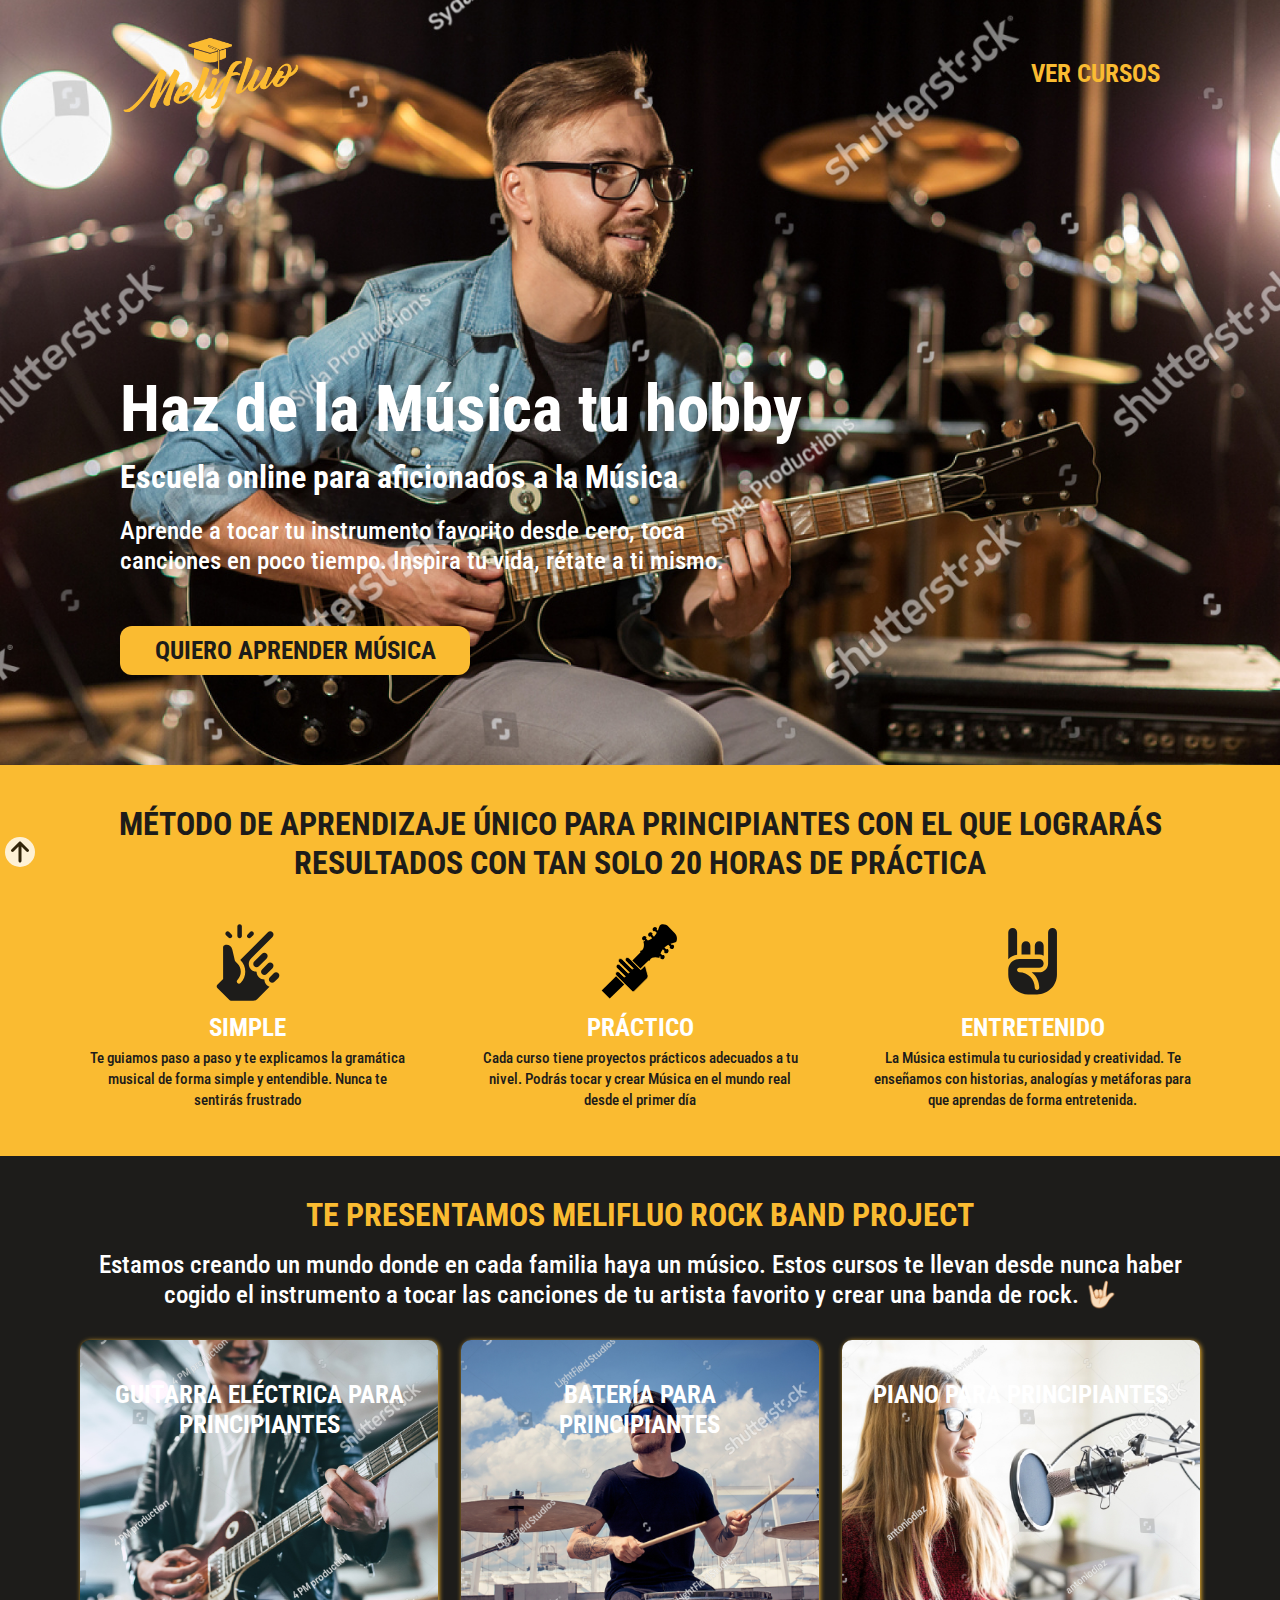
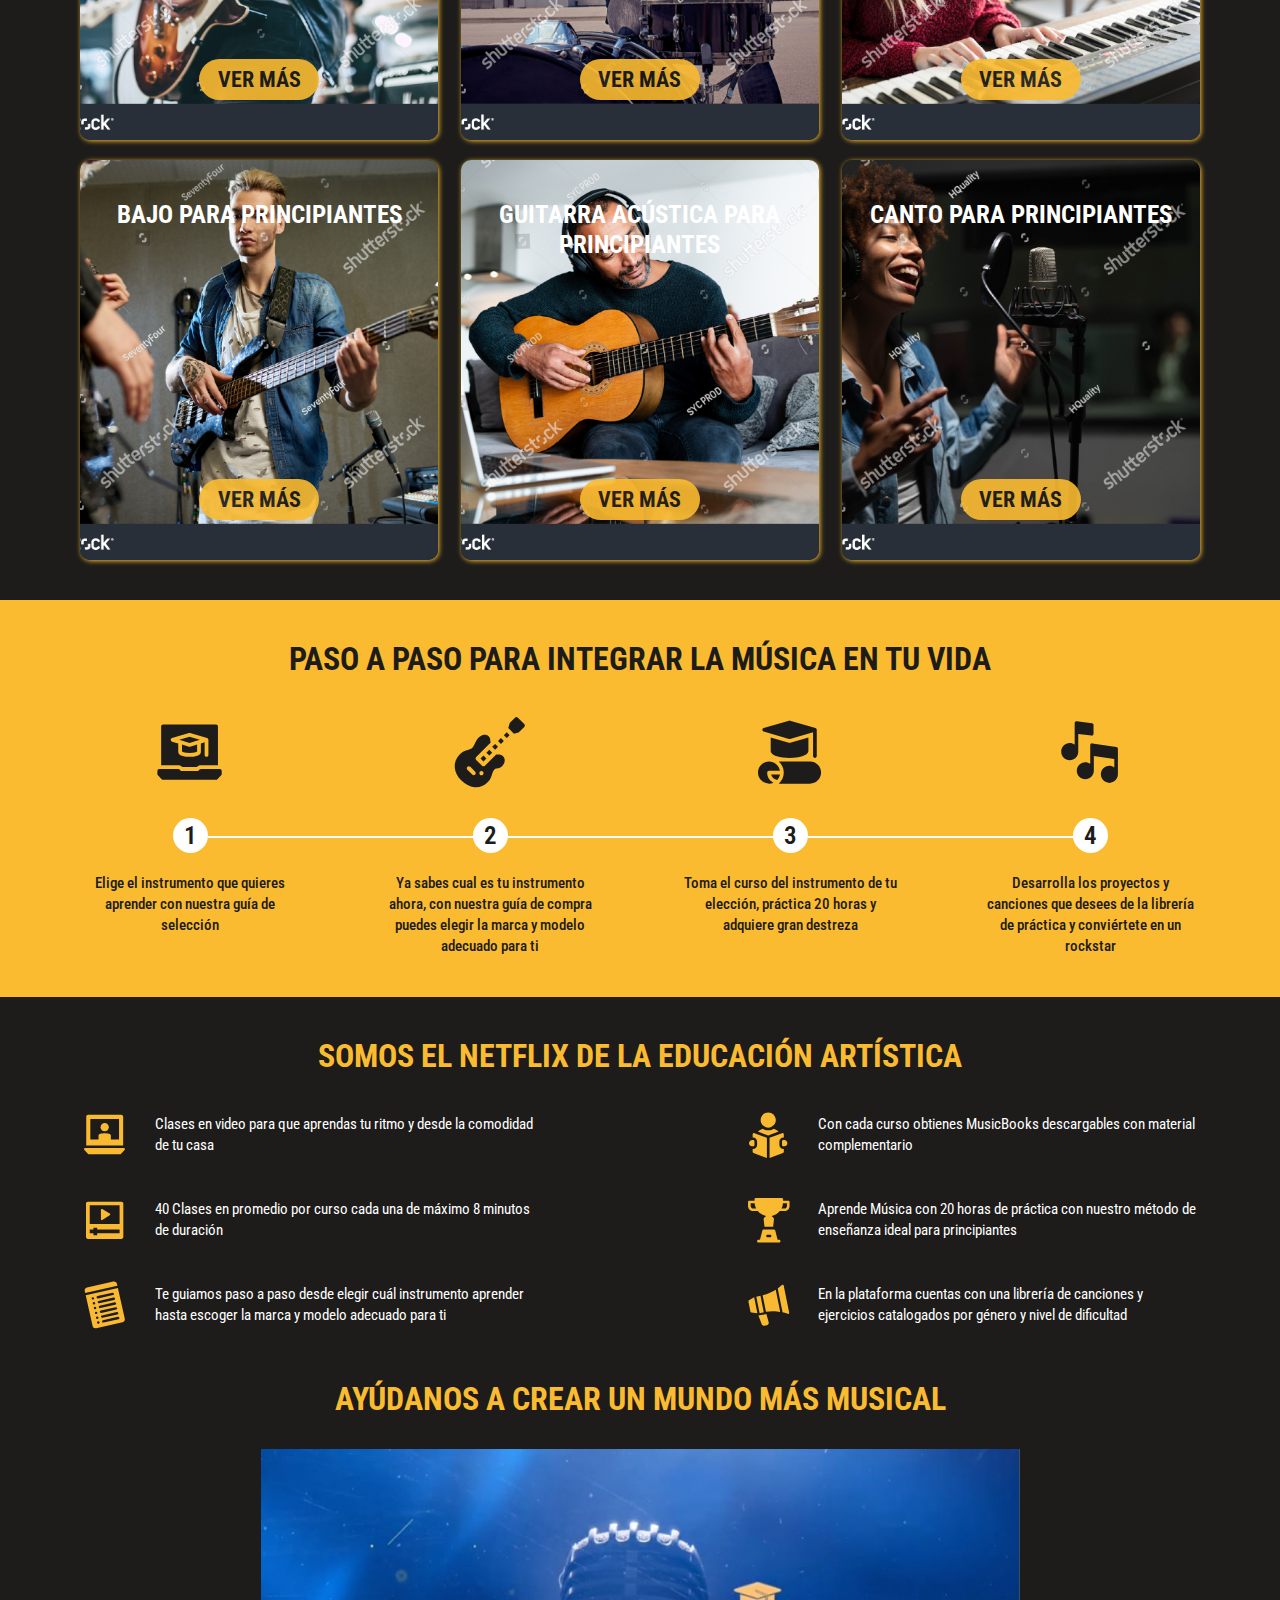
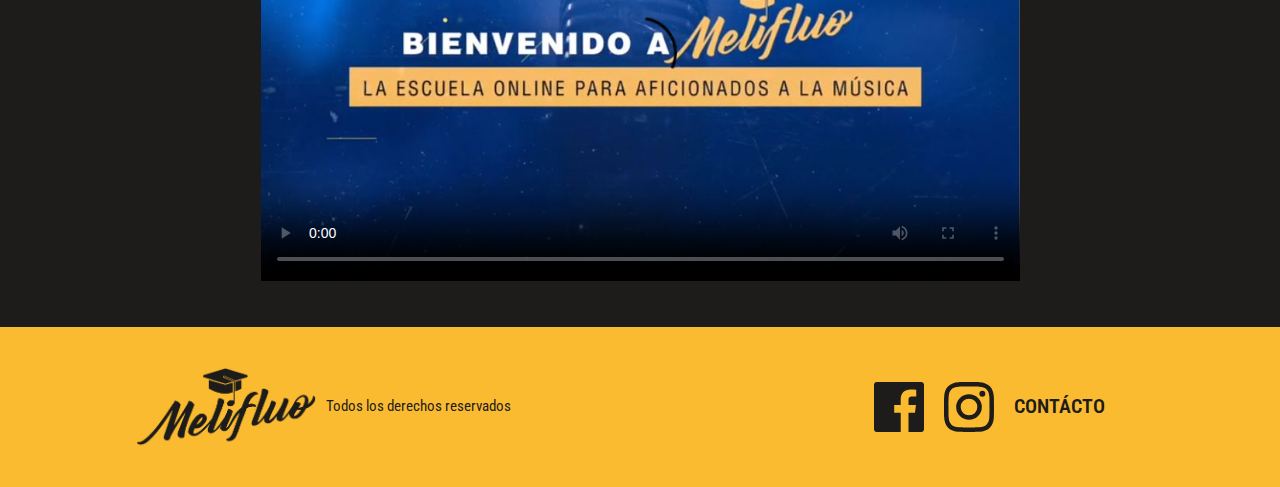
==== index.html @ d867c34a "Se agregan imagenes de prueba a la carpeta de assets, se hacen prueban con diferentes imagenes en el" ====
<!DOCTYPE html>
<html lang="en">
<head>
  <meta charset="UTF-8">
  <meta http-equiv="X-UA-Compatible" content="IE=edge">
  <meta name="viewport" content="width=device-width, initial-scale=1.0">
  <title>Melifluo / Home</title>
  <link rel="icon" type="image/svg" href="assets/icon/ICONO MELIFLUO CLASES.svg">
  <link rel="preconnect" href="https://fonts.gstatic.com">
  <link rel="preconnect" href="https://fonts.gstatic.com">
  <link rel="preconnect" href="https://fonts.gstatic.com">
  <link
    href="https://fonts.googleapis.com/css2?family=Roboto+Condensed:ital,wght@0,300;0,400;0,700;1,300;1,400;1,700&display=swap"
    rel="stylesheet">
  <link rel="stylesheet" href="css/index.css">
  <link rel="stylesheet" href="css/425px.css" media="screen and (min-width: 425px)">
  <link rel="stylesheet" href="css/600px.css" media="screen and (min-width: 600px)">
  <link rel="stylesheet" href="css/767px.css" media="screen and (min-width: 767px)">
  <link rel="stylesheet" href="css/900px.css" media="screen and (min-width: 900px)">
  <link rel="stylesheet" href="css/1024px.css" media="screen and (min-width: 1024px)">
  <link rel="stylesheet" href="css/1120px.css" media="screen and (min-width: 1120px)">
  <link rel="stylesheet" href="css/1280px.css" media="screen and (min-width: 1280px)">
  <link rel="stylesheet" href="css/1440px.css" media="screen and (min-width: 1440px)">
</head>
<body>
  <header id="header">
    <section class="header__head">
      <div class="head__logo">
        <a href="">
          <img src="assets/icon/melifluo-amarillo.png" alt="Logo Melifluo">
        </a>
      </div>
      <div class="head__link-courses">
        <a href="#courses">VER CURSOS</a>
      </div>
    </section>
    <section class="header__presentation">
      <div class="presentation__titles">
        <h1>Haz de la Música tu hobby</h1>
        <h2>Escuela online para aficionados a la Música</h2>
      </div>
      <div class="presentation__text">
        <h3>Aprende a tocar tu instrumento favorito desde cero, toca canciones en poco tiempo. Inspira tu vida, rétate a ti mismo.</h3>
      </div>
      <div class="presentation__button-container">
        <a href="#courses" class="presentation__button button">QUIERO APRENDER MÚSICA</a>
      </div>
    </section>
  </header>
  <main>
    <section class="main__ourmethod">
      <div class="ourmethod__title">
        <h2>MÉTODO DE APRENDIZAJE ÚNICO PARA PRINCIPIANTES CON EL QUE LOGRARÁS RESULTADOS CON TAN SOLO 20 HORAS DE PRÁCTICA</h2>
      </div>
      <div class="ourmethod__descriptions">
        <article class="description__cards">
          <div class="cards__img">
            <img src="assets/icon/ICONO-SIMPLE.svg" alt="icono de simple">
          </div>
          <div class="cards__texts">
            <h3>SIMPLE</h3>
            <p>Te guiamos paso a paso y te explicamos la gramática musical de forma simple y entendible. Nunca te sentirás frustrado</p>
          </div>
        </article>
        <article class="description__cards">
          <div class="cards__img">
            <img src="assets/icon/ICONO-PRACTICO.svg" alt="mano tocando gritarra">
          </div>
          <div class="cards__texts">
            <h3>PRÁCTICO</h3>
            <p>Cada curso tiene proyectos prácticos adecuados a tu nivel. Podrás tocar y crear Música en el mundo real desde el primer
            día</p>
          </div>
        </article>
        <article class="description__cards">
          <div class="cards__img">
            <img src="assets/icon/ICONO-ENTRETENIDO.svg" alt="mano rock and roll">
          </div>
          <div class="cards__texts">
            <h3>ENTRETENIDO</h3>
            <p>La Música estimula tu curiosidad y creatividad. Te enseñamos con historias, analogías y metáforas para que aprendas de
            forma entretenida.</p>
          </div>
        </article>
      </div>
    </section>
    <section id="courses" class="main__courses">
      <div class="courses__presentation">
        <h2>TE PRESENTAMOS MELIFLUO ROCK BAND PROJECT</h2>
        <h3>
          Estamos creando un mundo donde en cada familia haya un músico. Estos cursos te llevan desde nunca haber cogido el instrumento a tocar las canciones de tu artista favorito y crear una banda de rock. 🤟🏻
        </h3>
      </div>
      <div class="courses__container">
        <article class="course__article">
          <div class="article__img">
            <img src="assets/images/Guitarra_Elec/GE1.jpg" alt="Hombre tocando Guitarra_Elec">
          </div>
          <div class="article__title">
            <h3>GUITARRA ELÉCTRICA PARA PRINCIPIANTES</h3>
          </div>
          <div class="article__description">
            <p>Aumenta la distorsión de tu amplificador. Aprende a tocar Riffs y solos de tus guitarristas favoritos. Aprenderás
            técnicas y efectos que te llevarán a crear tus propios sonidos</p>
            <div class="article__button">
              <a href="guitarElec-course.html" class="button" target="_blank">VER MÁS</a>
            </div>
          </div>
        </article>
        <article class="course__article">
          <div class="article__img">
            <img src="assets/images/Bateria/BD11.jpg" alt="Hombre tocando Guitarra_Elec">
          </div>
          <div class="article__title">
            <h3>BATERÍA PARA PRINCIPIANTES</h3>
          </div>
          <div class="article__description">
            <p>Que escuchen fuerte el sonido de tus vaquetas. Aprende a tocar patrones de Rock y Pop, combinaciones y fills en
              diferentes tiempos, usando el redo, bombo y diferentes platillos</p>
            <div class="article__button">
              <a href="batery-course.html" class="button" target="_blank">VER MÁS</a>
            </div>
          </div>
        </article>
        <article class="course__article">
          <div class="article__img">
            <img src="assets/images/Piano/PD1.jpg" alt="Hombre tocando Guitarra_Elec">
          </div>
          <div class="article__title">
            <h3>PIANO PARA PRINCIPIANTES</h3>
          </div>
          <div class="article__description">
            <p>En el piano están contenidos los sonidos de todos los instrumentos. Aprende paso a paso a tocar hermosas melodías
              a dos
              manos</p>
            <div class="article__button">
              <a href="piano-course.html" class="button" target="_blank">VER MÁS</a>
            </div>
          </div>
        </article>
        <article class="course__article">
          <div class="article__img">
            <img src="assets/images/Bajo/BD2.jpg" alt="Hombre tocando Guitarra_Elec">
          </div>
          <div class="article__title">
            <h3>BAJO PARA PRINCIPIANTES</h3>
          </div>
          <div class="article__description">
            <p>Tu sonido es el soporte de la Música. Aprende a tocar con los dedos y el pick, diferentes técnicas para que tus líneas
            de bajo logren un gran nivel</p>
            <div class="article__button">
              <a href="bajo-course.html" class="button" target="_blank">VER MÁS</a>
            </div>
          </div>
        </article>
        <article class="course__article">
          <div class="article__img">
            <img src="assets/images/Guitarra_Acu/GAD2.jpg" alt="Hombre tocando Guitarra_Elec">
          </div>
          <div class="article__title">
            <h3>GUITARRA ACÚSTICA PARA PRINCIPIANTES</h3>
          </div>
          <div class="article__description">
            <p>Toca arpegios, acordes y melodías en tu guitarra Acústica. Podrás aprender a tocar con fluidez, desde acordes de
              Oasis a
              ejercicios Leo Brouwer. Un universo de sonidos en tu mano</p>
            <div class="article__button">
              <a href="guitar-course.html" class="button" target="_blank">VER MÁS</a>
            </div>
          </div>
        </article>
        <article class="course__article">
          <div class="article__img">
            <img src="assets/images/Canto/VD7.jpg" alt="Hombre tocando Guitarra_Elec">
          </div>
          <div class="article__title">
            <h3>CANTO PARA PRINCIPIANTES</h3>
          </div>
          <div class="article__description">
            <p>Todos contamos con un instrumento musical, nuestra propia voz. Conoce la tuya, desarrolla tu sonido y estilo vocal
            único</p>
            <div class="article__button">
              <a href="sing-course.html" class="button" target="_blank">VER MÁS</a>
            </div>
          </div>
        </article>
      </div>
    </section>
    <section class="main__steps">
        <h2>
          PASO A PASO PARA INTEGRAR LA MÚSICA EN TU VIDA
        </h2>
      <div class="steps__container">
        <article class="steps__individual-step">
          <div class="step__img">
            <img src="assets/icon/ICONO-PASO1.svg" alt="pantalla con logo melifluo">
          </div>
          <div class="step__number">
            <h3>1</h3>
            <div class="steps__union"></div>
          </div>
          <p>
            Elige el instrumento que quieres aprender con nuestra guía de selección
          </p>
        </article>
        <article class="steps__individual-step">
          <div class="step__img">
            <img src="assets/icon/ICONO-PASO2.svg" alt="icono de guitarra">
          </div>
          <div class="step__number">
            <h3>2</h3>
            <div class="steps__union"></div>
          </div>
          <p>
            Ya sabes cual es tu instrumento ahora, con nuestra guía de compra puedes elegir la marca y modelo adecuado para ti
          </p>
        </article>
        <article class="steps__individual-step">
          <div class="step__img">
            <img src="assets/icon/ICONO-PASO3.svg" alt="icono de birrete y diploma">
          </div>
          <div class="step__number">
            <h3>3</h3>
            <div class="steps__union"></div>
          </div>
          <p>
            Toma el curso del instrumento de tu elección, práctica 20 horas y adquiere gran destreza
          </p>
        </article>
        <article class="steps__individual-step">
          <div class="step__img">
            <img src="assets/icon/ICONO-PASO4.svg" alt="icono de nota musical">
          </div>
          <div class="step__number">
            <h3>4</h3>
          </div>
          <p>
            Desarrolla los proyectos y canciones que desees de la librería de práctica y conviértete en un rockstar
          </p>
        </article>
      </div>
    </section>
    <section class="main__benefits">
      <h2>SOMOS EL NETFLIX DE LA EDUCACIÓN ARTÍSTICA</h2>
      <div class="benefits__container">
        <article class="individual__benefits">
          <div class="benefits__img">
            <img src="assets/icon/ICONO-NETFLIX1.svg" alt="icono de pantalla con una persona">
          </div>
          <p>Clases en video para que aprendas tu ritmo y desde la comodidad de tu casa</p>
        </article>
        <article class="individual__benefits">
          <div class="benefits__img">
            <img src="assets/icon/ICONO-NETFLIX4.svg" alt="Icono de pantalla con icono de play">
          </div>
          <p>Con cada curso obtienes MusicBooks descargables con material complementario</p>
        </article>
        <article class="individual__benefits">
          <div class="benefits__img">
            <img src="assets/icon/ICONO-NETFLIX2.svg" alt="Icono de una lista de checkeo">
          </div>
          <p>40 Clases en promedio por curso cada una de máximo 8 minutos de duración</p>
        </article>
        <article class="individual__benefits">
          <div class="benefits__img">
            <img src="assets/icon/ICONO-NETFLIX5.svg" alt="Icono de persona leyendo">
          </div>
          <p>Aprende Música con 20 horas de práctica con nuestro método de enseñanza ideal para principiantes</p>
        </article>
        <article class="individual__benefits">
          <div class="benefits__img">
            <img src="assets/icon/ICONO-NETFLIX3.svg" alt="Icono de trofeo">
          </div>
          <p>Te guiamos paso a paso desde elegir cuál instrumento aprender hasta escoger la marca y modelo adecuado para ti</p>
        </article>
        <article class="individual__benefits">
          <div class="benefits__img">
            <img src="assets/icon/ICONO-NETFLIX6.svg" alt="Icono de altavoz">
          </div>
          <p>En la plataforma cuentas con una librería de canciones y ejercicios catalogados por género y nivel de dificultad</p>
        </article>
      </div>
    </section>
    <section class="main__video">
      <h2>
        AYÚDANOS A CREAR UN MUNDO MÁS MUSICAL
      </h2>
      <video src="assets/video/Video_Melifluo.mp4" controls preload="auto" poster="assets/icon/imagenVideo.JPG"></video>
    </section>
  </main>
  <footer>
    <section class="footer__icon-rights">
      <div class="icon-rights__img">
        <img src="assets/icon/melifluo-05.png" alt="Logo Melifluo">
      </div>
      <p>Todos los derechos reservados</p>
    </section>
    <section class="footer__contact">
      <div class="contact__social">
        <div class="social__img">
          <a href="https://www.facebook.com/somosMelifluo">
            <img src="assets/icon/icon-facebook.svg" alt="icono de facebook">
          </a>
        </div>
        <div class="social__img">
          <a href="https://www.instagram.com/melifluomusic/?hl=es-la">
            <img src="assets/icon/icon-instagram.svg" alt="icono de instagram">
          </a>
        </div>
      </div>
      <div class="contact__form">
        <a href="contact.html" target="_blank">CONTÁCTO</a>
      </div>
    </section>
  </footer>
  <div class="main__button-up">
    <a href="#header">
      <img src="assets/icon/arrow-up2.svg" alt="icono de flecha arriba">
    </a>
  </div>
  <script src="js/index.js"></script>
</body>
</html>
---- css/index.css ----
:root {
  --color_primario: #1d1c1a;
  --color_secundario: #fabb31;
  --color_variante: #424242;
  --color_claro: white;
  --Fuente1: "Roboto Condensed", sans-serif;
  --h1-size-p: 3.1rem;
  --h1-size-m: 4.2rem;
  --h1-size-g: 6.5rem;
  --h2-size-p: 1.7rem;
  --h2-size-m: 2.5rem;
  --h2-size-g: 3.2rem;
  --h3-size-p: 1.7rem;
  --h3-size-m: 2.1rem;
  --h3-size-g: 2.5rem;
  --h4-size-p: 1.6rem;
  --h4-size-m: 1.9rem;
  --h4-size-g: 2.2rem;
  --p-size-p: 1.4rem;
  --p-size-m: 1.45rem;
  --p-size-g: 1.5rem;
}

* {
  box-sizing: border-box;
  margin: 0;
  padding: 0;
}

html {
  font-size: 62.5%;
  background-color: var(--color_primario);
}

body {
  font-size: var(--p-size-p);
  font-family: var(--Fuente1);
  line-height: calc(var(--p-size-p) * 1.4);
}

h1 {
  font-size: var(--h1-size-p);
  line-height: calc(var(--h1-size-p) * 1.2);
  font-weight: 700;
}
h2 {
  font-size: var(--h2-size-p);
  line-height: calc(var(--h2-size-p) * 1.2);
  font-weight: 700;
}
h3 {
  font-size: var(--h3-size-p);
  line-height: calc(var(--h3-size-p) * 1.2);
  font-weight: 500;
}

.button {
  display: block;
  width: 235px;
  padding: 8px;
  color: var(--color_primario);
  font-size: 1.7rem;
  font-weight: 700;
  background-color: var(--color_secundario);
  border-radius: 8px;
  text-decoration: none;
}

/* ----------HEADER------------- */

header {
  width: 100%;
  height: auto;
  color: var(--color_claro);
  background-image: url(../assets/images/General/HD3.jpg);
  background-position: center;
  background-size: cover;
  background-repeat: no-repeat;
}
.header__guitar-course {
  background-image: url(../assets/images/Guitarra_Acu/GitAcu2-p_efecto.jpg);
}
.header__bajo-course {
  background-image: url(../assets/images/Bajo/Bajo3-p_efecto.jpg);
}
.header__batery-course {
  background-image: url(../assets/images/Bateria/Bateria3-p_efecto.jpg);
}
.header__electguitar-course {
  background-image: url(../assets/images/Guitarra_Elec/GEM.jpg);
}
.header__piano-course {
  background-image: url(../assets/images/Piano/Piano3-p_efecto.jpg);
}
.header__sing-course {
  background-image: url(../assets/images/Canto/Canto1-p_efecto.jpg);
}
.header__head {
  display: flex;
  justify-content: space-between;
  align-items: center;
  width: 100%;
  height: 120px;
}
.head__logo {
  width: 100px;
}
.head__logo img {
  display: block;
  width: 100%;
  object-fit: cover;
}
.head__link-courses a {
  color: var(--color_secundario);
  font-size: 1.5rem;
  font-weight: 700;
  text-decoration: none;
  opacity: 1;
}
.head__link-courses a:hover {
  transition: 0.7s;
  opacity: 0.7;
}
.header__presentation {
  width: 100%;
  height: auto;
  padding-block-start: 220px;
  text-align: start;
}
.presentation__titles {
  margin-block-end: 10px;
}
.presentation__titles h1 {
  margin-block-end: 10px;
}
.presentation__titles h2 {
  width: 100%;
}
.presentation__titles h2 span {
  color: var(--color_secundario);
  font-weight: 700;
}
.presentation__text {
  margin-block-end: 45px;
}
.presentation__text li {
  margin-block-end: 10px;
  list-style: none;
}
.presentation__text h3 {
  font-weight: 500;
}
.presentation__button-container {
  margin-block-end: 20px;
  text-align: center;
  transform-origin: center;
  opacity: 1;
}
.presentation__button-container a:hover {
  color: var(--color_secundario);
  background-color: var(--color_primario);
  transition: 0.3s;
}
.presentation__button {
  margin: 20px auto;
}

/* ----------COURSES-HEADER------------- */

.header__electguitar-course section {
  padding-inline-start: 25px;
  padding-inline-end: 25px;
}
.header__presentation.courses {
  padding-block-start: 140px;
  text-align: start;
}
.header__presentation.courses h1 {
  color: var(--color_secundario);
}
.header__presentation.courses h2 {
  font-weight: 400;
  margin-block-end: 15px;
}
.header__presentation.courses h3 {
  font-weight: 700;
}
.header__presentation.courses h3 s {
  text-decoration-color: var(--color_secundario);
  text-decoration-thickness: 2.5px;
}
.header__presentation.courses .second {
  margin-block-start: 3px;
  margin-block-end: 40px;
  color: var(--color_secundario);
  font-size: 19px;
}

/* ----------MAIN------------- */

section {
  padding: 30px;
}

main {
  width: 100%;
  height: auto;
}
.main__ourmethod {
  width: 100%;
  height: auto;
  text-align: center;
  color: var(--color_primario);
  background-color: var(--color_secundario);
}
.ourmethod__title {
  margin: 0 auto;
}
.ourmethod__title h2 {
  color: var(--color_primario);
}
.ourmethod__descriptions {
  width: 100%;
  height: auto;
}
.description__cards {
  width: 100%;
  height: auto;
  margin-block-start: 25px;
  text-align: center;
}
.cards__img {
  width: 25%;
  max-width: 80px;
  margin: 3px auto;
}
.cards__img img {
  width: 100%;
}
.cards__texts {
  width: 100%;
}
.cards__texts h3 {
  margin-block-end: 5px;
  color: var(--color_claro);
  font-weight: 700;
}
.cards__texts p {
  font-weight: 500;
}

.main__courses {
  width: 100%;
  height: auto;
  color: var(--color_claro);
  text-align: center;
}
.courses__presentation {
  width: 100%;
  height: auto;
}
.courses__presentation h2 {
  margin-block-end: 15px;
  color: var(--color_secundario);
}
.courses__container {
  width: 100%;
  height: auto;
}
.course__article {
  position: relative;
  color: var(--color_claro);
  width: 100%;
  height: 300px;
  margin-block-start: 20px;
  padding: 20px;
  overflow: hidden;
  text-align: center;
  border-radius: 10px;
  box-shadow: 1px 1px 5px 0 var(--color_secundario);
}
.article__img {
  position: absolute;
  top: 0;
  right: 0;
  bottom: 0;
  left: 0;
  width: 100%;
}
.article__img img {
  width: 100%;
  height: 100%;
  object-fit: cover;
}
.article__title {
  position: absolute;
  top: 10%;
  right: 15px;
  left: 15px;
}
.article__title h3 {
  font-weight: 700;
}
.article__description {
  position: absolute;
  right: 15px;
  left: 15px;
  bottom: 10%;
}
.article__description p {
  margin-block-end: 20px;
  font-weight: 500;
  opacity: 100%;
}
.article__description a {
  width: 120px;
  margin: 0 auto;
  border-radius: 18px;
  opacity: 90%;
}
.article__description a:hover {
  color: var(--color_secundario);
  background-color: var(--color_primario);
  opacity: 100%;
  transition: 0.3s;
}
.article__melifluo-logo {
  position: absolute;
  right: 5px;
  bottom: 15px;
  z-index: 3;
  width: 60px;
  height: auto;
}
.article__melifluo-logo img {
  display: block;
  width: 100%;
  height: auto;
  object-fit: cover;
}

.main__steps {
  width: 100%;
  height: auto;
  color: var(--color_primario);
  background-color: var(--color_secundario);
  text-align: center;
}
.steps__container {
  width: 100%;
  height: auto;
}
.steps__individual-step {
  display: flex;
  justify-content: space-between;
  align-items: center;
  flex-wrap: nowrap;
  width: 100%;
  margin-block-start: 20px;
}
.step__img {
  display: flex;
  justify-content: center;
  align-items: center;
  width: 60px;
  height: 60px;
}
.step__img img {
  width: 100%;
  object-fit: cover;
}
.step__number {
  position: relative;
  display: flex;
  justify-content: center;
  align-items: center;
  width: 25px;
  height: 25px;
  background-color: var(--color_claro);
  border-radius: 50%;
}
.steps__individual-step .step__number h3 {
  margin: 0;
  color: var(--color_primario);
}
.steps__union {
  position: absolute;
  top: 25px;
  left: center;
  z-index: 0;
  width: 1px;
  height: 308%;
  border: 0.1px solid var(--color_claro);
}
.steps__individual-step p {
  max-width: 70%;
  font-weight: 500;
  text-align: start;
}

.main__benefits {
  width: 100%;
  height: auto;
  color: var(--color_claro);
  text-align: center;
}
.main__benefits h2 {
  color: var(--color_secundario);
}
.benefits__container {
  width: 100%;
  height: auto;
}
.individual__benefits {
  display: flex;
  justify-content: space-between;
  align-items: center;
  margin-block-start: 30px;
}
.benefits__img {
  display: flex;
  justify-content: center;
  align-items: center;
  width: 50px;
  height: 50px;
}
.benefits__img img {
  display: block;
  width: 100%;
  object-fit: cover;
}
.individual__benefits p {
  max-width: 80%;
  text-align: start;
}

.main__video {
  width: 100%;
  height: auto;
  padding-block-start: 10px;
  text-align: center;
}
.main__video h2 {
  margin-block-end: 20px;
  color: var(--color_secundario);
}
.main__video video {
  width: 100%;
}

/* ----------COURSES-MAIN------------- */

.main__courses section {
  padding-inline-start: 25px;
  padding-inline-end: 25px;
}

.main__courses .ourmethod__title p {
  margin-block-start: 15px;
  font-size: 1.6rem;
  font-weight: 500;
}
.main__courses .description__cards {
  display: flex;
  justify-content: space-between;
  align-items: center;
  margin-block-start: 35px;
  text-align: start;
}
.main__courses .cards__img {
  width: 60%;
  max-width: 130px;
  margin: 0;
}
.main__courses .cards__texts {
  width: 60%;
}
.main__courses .cards__texts p {
  font-weight: 400;
}

.main__courses .benefits__container {
  margin-block-end: 40px;
}
.main__courses .benefits__img {
  width: 60px;
  height: 60px;
}
.main__courses .individual__benefits p {
  max-width: 77%;
}
.main__courses .individual__benefits p span {
  color: var(--color_secundario);
}

.main-courses__playlist {
  width: 100%;
  height: auto;
  background-color: var(--color_secundario);
}
.playlist__title {
  width: 100%;
  height: auto;
  margin-block-end: 20px;
  color: var(--color_primario);
}
.playlist__container {
  width: 100%;
  height: auto;
}
.playlist__container article {
  width: 100%;
  height: 100%;
  color: var(--color_claro);
}
.playlist__module {
  display: flex;
  justify-content: space-between;
  align-items: center;
  flex-wrap: nowrap;
  width: 100%;
  height: auto;
  padding: 10px;
  background-color: var(--color_primario);
  border-block-end: 1px solid var(--color_secundario);
}
.playlist__module .module__img {
  display: flex;
  justify-content: center;
  align-items: center;
  width: 20px;
  height: 15px;
  cursor: pointer;
}
.playlist__module .module__img i {
  width: 100%;
  height: 15px;
  background-image: url(../assets/icon/ICON-BOTTOM-color.svg);
  background-repeat: no-repeat;
  background-size: cover;
  background-position: center;
}
.playlist__module .module__img.is-active i {
  background-image: url(../assets/icon/ICON-UP-color.svg);
}
.playlist__module .module__name {
  width: 70%;
  text-align: start;
}
.playlist__module .module__number-class {
  width: 20%;
  text-align: end;
  opacity: 0.8;
}
.module__class-conteiner {
  height: 0;
  padding: 0 5px;
  background-color: var(--color_variante);
  overflow: hidden;
  transition: 0.3s;
}
.module__class-conteiner.is-active {
  height: 100%;
}
.module__class-conteiner article {
  display: flex;
  justify-content: space-between;
  align-items: center;
  flex-wrap: nowrap;
  width: 100%;
  height: auto;
  padding: 10px;
}
.module__class-conteiner .class__img {
  width: 10%;
}
.class__img img {
  display: block;
  width: 90%;
}
.module__class-conteiner .class__name {
  width: 70%;
  text-align: start;
}
.module__class-conteiner .class__duration {
  width: 15%;
  text-align: end;
  opacity: 0.8;
}

.main-courses__include {
  width: 100%;
  height: auto;
  color: var(--color_claro);
  text-align: center;
}
.main__include h2 {
  color: var(--color_secundario);
}
.include__container {
  width: 100%;
  height: auto;
  margin-block-end: 40px;
}
.individual__include {
  display: flex;
  justify-content: space-between;
  align-items: center;
  margin-block-start: 15px;
}
.include__indicator-symbol {
  width: 15px;
  height: 12px;
  background-color: var(--color_secundario);
  border-radius: 55% 35% 55% 35%;
}
.individual__include p {
  width: 90%;
  text-align: start;
}

.main-courses__musicbook {
  width: 100%;
  height: auto;
  color: var(--color_primario);
  background-color: var(--color_secundario);
}
.main-courses__musicbook h2 {
  margin-block-end: 25px;
}
.musicbook__img {
  display: flex;
  justify-content: center;
  align-items: center;
  width: 100%;
  height: auto;
  margin-block-end: 25px;
}
.musicbook__img img {
  display: block;
  width: 90px;
  object-fit: cover;
}

.main-courses__warranty {
  width: 100%;
  height: auto;
  color: var(--color_claro);
  background-color: var(--color_primario);
}
.main-courses__warranty h2 {
  margin-block-end: 25px;
  color: var(--color_secundario);
}
.warranty__description {
  display: flex;
  justify-content: flex-start;
  align-items: center;
  flex-wrap: nowrap;
  width: 100%;
  height: auto;
  margin-block-end: 40px;
}
.warranty__img {
  display: flex;
  justify-content: center;
  align-items: center;
  width: 30%;
  height: auto;
  margin-inline-end: 10px;
}
.warranty__img img {
  display: block;
  width: 100%;
  object-fit: cover;
}
.warranty__description p {
  width: 65%;
  text-align: start;
}

.main-courses__faqs {
  width: 100%;
  height: auto;
  color: var(--color_primario);
  background-color: var(--color_secundario);
}
.main-courses__faqs h2 {
  margin-block-end: 25px;
}
.faqs__faq-container {
  width: 100%;
  height: auto;
}
.individual__faq {
  display: flex;
  justify-content: flex-start;
  align-items: center;
  flex-wrap: wrap;
  width: 100%;
  height: auto;
  margin-block-end: 10px;
}
.faq__icon {
  display: flex;
  justify-content: center;
  align-items: center;
  width: 20px;
  height: 15px;
  margin-inline-end: 10px;
  margin-block-end: 5px;
}
.faq__icon i {
  width: 20px;
  height: 15px;
  background-image: url(../assets/icon/ICON-BOTTOM.svg);
  background-repeat: no-repeat;
  background-size: cover;
  background-position: center;
}
.faq__icon.is-active i {
  background-image: url(../assets/icon/ICON-UP.svg);
}
.faq__question {
  max-width: 90%;
  margin-block-end: 5px;
  text-align: start;
}
.faq__answer {
  display: none;
  width: 100%;
  height: auto;
  padding-inline-start: 30px;
  text-align: start;
}
.faq__answer.is-active {
  display: block;
}
.main-courses__faqs .button {
  color: var(--color_secundario);
  background-color: var(--color_primario);
}
.main-courses__faqs .button:hover {
  background-color: var(--color_variante);
}

/* ----------CONTACT-MAIN------------- */

.contact__main {
  width: 100%;
  height: auto;
}
.main__contact-section {
  width: 100%;
  height: auto;
  text-align: center;
}
.contact__title {
  margin-block-end: 30px;
}
.contact__title h2 {
  color: var(--color_secundario);
}
.contact__form {
  width: 100%;
  height: auto;
  margin: 0 auto;
  color: var(--color_claro);
  text-align: start;
}
.form__label {
  width: 100%;
  height: 80px;
}
.form__label label {
  display: flex;
  justify-content: flex-start;
  align-items: center;
  flex-wrap: wrap;
}
.form__label span {
  width: 100%;
  margin-block-end: 5px;
  text-align: start;
}
.form__label input {
  max-width: 500px;
  width: 100%;
  height: 30px;
}

/* ----------FOOTER------------- */

footer {
  display: flex;
  justify-content: space-between;
  align-items: center;
  flex-wrap: wrap;
  width: 100%;
  height: auto;
  color: var(--color_primario);
  background-color: var(--color_secundario);
}

.footer__icon-rights {
  width: 100%;
  height: auto;
  padding: 5px 30px 15px;
  text-align: center;
  order: 2;
}
.icon-rights__img {
  width: 120px;
  margin: 0 auto;
}
.footer__icon-rights img {
  display: block;
  width: 100%;
  object-fit: cover;
}
.footer__contact {
  display: flex;
  justify-content: center;
  align-items: center;
  flex-wrap: wrap;
  width: 100%;
  padding: 15px 30px 5px;
  order: 1;
}
.contact__social {
  display: flex;
  justify-content: center;
  align-items: center;
  width: 100%;
}
.social__img {
  width: 30px;
  margin: 0 5px;
}
.social__img img {
  width: 100%;
}
.contact__form {
  text-align: center;
}
.contact__form a {
  color: var(--color_primario);
  font-weight: 600;
  text-decoration: none;
}

/* ----------FOOTER COURSES------------- */

.footer__courses {
  color: var(--color_secundario);
  background-color: var(--color_primario);
}

.footer__courses .contact__form a {
  color: var(--color_secundario);
}

/* ----------BUTTON UP------------- */

.main__button-up {
  position: fixed;
  top: 93%;
  left: 5px;
  width: 30px;
  height: 30px;
  background-color: var(--color_claro);
  border-radius: 50%;
  opacity: 0.8;
}
.main__button-up a {
  display: flex;
  justify-content: center;
  align-items: center;
  width: 100%;
  height: 100%;
}
.main__button-up img {
  width: 80%;
}
---- css/425px.css ----
/* ----------COURSES-HEADER------------- */

.header__presentation.courses h2 {
  max-width: 90%;
}

/* ----------MAIN------------- */

.steps__union {
  height: 260%;
}
.steps__individual-step p {
  max-width: 72%;
}

/* ----------COURSES-MAIN------------- */

.main__courses .description__cards {
  justify-content: flex-start;
}
.main__courses .cards__img {
  margin-inline-end: 10px;
}
.main__courses .cards__texts {
  width: 70%;
}

.main__courses .individual__benefits {
  justify-content: flex-start;
}
.main__courses .benefits__img {
  margin-inline-end: 10px;
}
.main__courses .individual__benefits p {
  max-width: 85%;
}
.main__courses .main__benefits .button {
  width: 300px;
}

.playlist__container {
  max-width: 90%;
  margin: 0 auto;
}
.module__class-conteiner .class__img {
  max-width: 30px;
}
.class__img img {
  width: 100%;
}

.individual__include {
  justify-content: flex-start;
}
.include__indicator-symbol {
  margin-inline-end: 10px;
}

.musicbook__description p {
  max-width: 90%;
  margin: 0 auto;
}

.warranty__description {
  margin-block-end: 20px;
}
.warranty__img {
  max-width: 110px;
}
.warranty__description p {
  width: 80%;
}
.main__courses .presentation__button-container {
  margin-block-end: 10px;
}
.main-courses__warranty .button {
  width: 300px;
}
---- css/600px.css ----
.head__logo {
  width: 120px;
}
.presentation__text h3 {
  width: 75%;
}

header .presentation__button-container .button {
  margin-inline-start: 0;
}

/* ----------COURSES-HEADER------------- */

.header__presentation.courses h2 {
  max-width: 75%;
}

/* ----------MAIN------------- */

section {
  padding: 35px;
}

.description__cards {
  margin-block-start: 30px;
}
.cards__texts {
  width: 80%;
  margin: 0 auto;
}

.courses__container {
  display: flex;
  flex-wrap: wrap;
  justify-content: space-between;
  align-items: center;
}
.course__article {
  width: 48%;
  height: 320px;
}

.steps__individual-step {
  justify-content: flex-start;
  margin-block-start: 30px;
}
.step__img {
  margin-inline-end: 10px;
}
.step__number {
  margin-inline-end: 20px;
}
.steps__individual-step p {
  max-width: 78%;
}

.individual__benefits {
  justify-content: flex-start;
}
.benefits__img {
  margin-inline-end: 20px;
}
.individual__benefits p {
  max-width: 87%;
}

/* ----------COURSES-MAIN------------- */

.main__courses .cards__texts {
  width: 80%;
  margin: 0;
}

/* ----------FOOTER------------- */

footer {
  flex-wrap: nowrap;
}

.footer__icon-rights {
  display: flex;
  justify-content: flex-start;
  align-items: center;
  width: 60%;
  padding: 20px 0 20px 35px;
  order: 1;
}
.icon-rights__img {
  margin: 0 10px 0 0;
}
.footer__contact {
  justify-content: flex-end;
  flex-wrap: nowrap;
  width: 30%;
  padding: 20px 35px 20px 0;
  order: 2;
}
.contact__social {
  justify-content: flex-end;
  margin-inline-end: 10px;
}
.contact__form {
  text-align: start;
}
---- css/767px.css ----
body {
  font-size: var(--p-size-m);
  line-height: calc(var(--p-size-m) * 1.4);
}

h1 {
  font-size: var(--h1-size-m);
  line-height: calc(var(--h1-size-m) * 1.2);
}
h2 {
  font-size: var(--h2-size-m);
  line-height: calc(var(--h2-size-m) * 1.2);
}
h3 {
  font-size: var(--h3-size-m);
  line-height: calc(var(--h3-size-m) * 1.2);
}

.button {
  width: 260px;
  padding: 10px;
  font-size: 1.8rem;
  border-radius: 10px;
}

header {
  background-image: url(../assets/images/General/HD3.jpg);
}
.header__guitar-course {
  background-image: url(../assets/images/Guitarra_Acu/GitAcu4-m_efecto.jpg);
}
.header__bajo-course {
  background-image: url(../assets/images/Bajo/Bajo3-m_efecto.jpg);
}
.header__batery-course {
  background-image: url(../assets/images/Bateria/Bateria3-m_efecto.jpg);
}
.header__electguitar-course {
  background-image: url(../assets/images/Guitarra_Elec/HD9.jpg);
}
.header__piano-course {
  background-image: url(../assets/images/Piano/Piano3-m_efecto.jpg);
}
.header__sing-course {
  background-image: url(../assets/images/Canto/Canto1-m_efecto.jpg);
}

.head__logo {
  width: 150px;
}
.head__link-courses a {
  font-size: 2rem;
}
.presentation__titles {
  margin-block-end: 20px;
}
.presentation__text h3 {
  width: 73%;
}
.presentation__button-container {
  margin-block-end: 50px;
}

/* ----------COURSES-HEADER------------- */

.header__electguitar-course section {
  padding-inline-start: 40px;
  padding-inline-end: 40px;
}

.header__presentation.courses h2 {
  max-width: 85%;
}
.header__presentation.courses .second {
  font-size: 2.3rem;
  margin-block-end: 30px;
}
.header__presentation.courses .button {
  margin: 0;
}

/* ----------MAIN------------- */

section {
  padding: 30px 40px;
}

.ourmethod__descriptions {
  display: flex;
  justify-content: space-between;
  align-items: flex-start;
  width: 100%;
  height: auto;
  margin-block-start: 30px;
}
.description__cards {
  width: 33%;
  height: auto;
  margin: 0;
  padding: 5px;
}
.cards__img {
  width: 30%;
  margin: 5px auto;
}
.cards__texts {
  width: 100%;
  margin: 0;
}

.courses__presentation h3 {
  margin-block-end: 10px;
}
.course__article {
  width: 48.5%;
  height: 350px;
}
.article__title {
  right: 20px;
  left: 20px;
}
.article__description {
  right: 20px;
  left: 20px;
}

.main__steps h2 {
  margin-block-end: 30px;
}
.steps__container {
  display: flex;
  justify-content: space-between;
  align-items: flex-start;
}
.steps__individual-step {
  display: block;
  width: 24%;
  margin: 0;
  padding: 0;
}
.step__img {
  width: 70px;
  height: 70px;
  margin: 0 auto;
}
.step__number {
  width: 30px;
  height: 30px;
  margin: 15px auto;
  border-radius: 50%;
}
.step__number h3 {
  font-weight: 600;
}
.steps__union {
  top: 15px;
  left: 30px;
  width: 581%;
  height: 1px;
}
.steps__individual-step p {
  max-width: 100%;
  font-weight: 500;
  text-align: center;
}

.benefits__container {
  display: flex;
  justify-content: space-between;
  align-items: center;
  flex-wrap: wrap;
}
.individual__benefits {
  width: 48%;
}

.main__video {
  padding-block-start: 10px;
}
.main__video h2 {
  margin-block-end: 30px;
}
.main__video video {
  max-width: 759px;
}

/* ----------COURSES-MAIN------------- */

.main__courses section {
  padding-inline-start: 40px;
  padding-inline-end: 40px;
}

.main__courses .ourmethod__title p {
  font-size: 1.7rem;
}
.main__courses .ourmethod__descriptions {
  margin-block-start: 20px;
}
.main__courses .description__cards {
  display: block;
  margin-block-start: 0;
  text-align: center;
}
.main__courses .cards__img {
  width: 100%;
  max-width: 150px;
  margin: 0 auto;
}
.main__courses .cards__texts {
  width: 100%;
}

.main__courses .main__benefits .button {
  width: 330px;
}

.include__container {
  display: flex;
  justify-content: flex-start;
  align-items: center;
  flex-wrap: wrap;
}
.individual__include {
  width: 49%;
}
.individual__include p {
  width: 100%;
}

.musicbook__description {
  display: flex;
  justify-content: flex-start;
  align-items: center;
  flex-wrap: nowrap;
  max-width: 700px;
  width: 80%;
  margin: 0 auto;
}
.musicbook__img {
  max-width: 150px;
  width: 40%;
  margin-block-end: 0;
}
.musicbook__img img {
  width: 100px;
}
.musicbook__description p {
  width: 70%;
  margin: 0;
  text-align: start;
}

.warranty__description {
  max-width: 700px;
  width: 75%;
  margin: 0 auto 40px;
}
.warranty__img {
  max-width: 140px;
  margin-inline-end: 20px;
}
.warranty__description p {
  width: 75%;
}
.main-courses__warranty .button {
  width: 330px;
}

.main-courses__faqs h2 {
  margin-block-end: 30px;
}
.faqs__faq-container {
  display: flex;
  justify-content: space-between;
  align-items: center;
  flex-wrap: wrap;
}
.individual__faq {
  width: 49%;
}
.faq__question {
  max-width: 100%;
}

/* ----------FOOTER------------- */

.footer__icon-rights {
  padding: 20px 0 20px 40px;
}
.icon-rights__img {
  width: 150px;
}
.footer__contact {
  width: 25%;
  padding: 20px 40px 20px 0;
}
---- css/900px.css ----
.header__head {
  padding-block-start: 40px;
}
.presentation__text h3 {
  width: 65%;
}
.presentation__text {
  margin-block-end: 50px;
}

/* ----------COURSES-HEADER------------- */

.header__presentation.courses h2 {
  max-width: 70%;
}

/* ----------MAIN------------- */

.description__cards {
  max-width: 335px;
}

.course__article {
  width: 32%;
  height: 360px;
}

.steps__individual-step {
  width: 23%;
}
.steps__union {
  width: 700%;
}

/* ----------COURSES-MAIN------------- */

.main__courses .description__cards {
  width: 32%;
}

.playlist__container {
  max-width: 850px;
  margin: 0 auto;
}

.include__container {
  justify-content: space-between;
  width: 90%;
  margin: 20px auto 40px;
}
.individual__include {
  width: 45%;
}

.musicbook__description {
  width: 65%;
}
.musicbook__description p {
  width: 75%;
}

.warranty__description {
  width: 65%;
  margin: 0 auto 30px;
}
---- css/1024px.css ----
.presentation__text h3 {
  width: 55%;
}

/* ----------MAIN------------- */

.steps__union {
  width: 800%;
}

.benefits__img {
  margin-inline-end: 25px;
}
.individual__benefits p {
  max-width: 75%;
}
---- css/1120px.css ----
body {
  font-size: var(--p-size-g);
  line-height: calc(var(--p-size-g) * 1.4);
}

h1 {
  font-size: var(--h1-size-g);
  line-height: calc(var(--h1-size-g) * 1.2);
}
h2 {
  font-size: var(--h2-size-g);
  line-height: calc(var(--h2-size-g) * 1.2);
}
h3 {
  font-size: var(--h3-size-g);
  line-height: calc(var(--h3-size-g) * 1.2);
}

.button {
  width: 350px;
  padding: 14px;
  font-size: 2.5rem;
  border-radius: 12px;
}

header {
  max-height: calc(1120px / 1.33);
}

.header__head {
  max-width: 1120px;
  height: 150px;
  margin: 0 auto;
}
.header__presentation {
  max-width: 1120px;
  margin: 0 auto;
}
.head__logo {
  width: 180px;
}
.head__link-courses a {
  font-size: 2.5rem;
}
.presentation__text h3 {
  width: 60%;
}

/* ----------COURSES-HEADER------------- */

.header__presentation.courses h2 {
  max-width: 85%;
}
.header__presentation.courses .second {
  font-size: 2.8rem;
}

/* ----------MAIN------------- */

section {
  padding: 40px;
}

.main__ourmethod .ourmethod__title {
  max-width: 1120px;
}
.main__ourmethod .ourmethod__descriptions {
  max-width: 1120px;
  margin: 30px auto 0;
}

.main__courses .courses__presentation {
  max-width: 1120px;
  margin: 0 auto;
}
.main__courses .courses__container {
  max-width: 1120px;
  margin: 0 auto;
}
.course__article {
  height: 400px;
}
.course__article:hover img {
  opacity: 50%;
  transition: 0.7s;
}
.course__article:hover p {
  opacity: 100%;
  transition: 0.7s;
}
.article__title {
  right: 25px;
  left: 25px;
}
.article__description {
  right: 25px;
  left: 25px;
}
.article__description p {
  opacity: 0%;
}
.article__description a {
  padding: 10px;
  font-size: 2.2rem;
  border-radius: 21px;
}

.main__steps h2 {
  max-width: 1120px;
  margin: 0 auto 30px;
}
.main__steps .steps__container {
  max-width: 1120px;
  margin: 0 auto;
}
.steps__individual-step {
  max-width: 220px;
}
.step__img {
  width: 90px;
  height: 90px;
}
.step__number {
  width: 35px;
  height: 35px;
  margin: 20px auto;
}
.steps__union {
  top: 17.5px;
  left: 35px;
  width: 780%;
}

.main__benefits h2 {
  max-width: 1120px;
  margin: 0 auto;
}
.main__benefits .benefits__container {
  max-width: 1120px;
  margin: 0 auto;
}
.benefits__container .individual__benefits:nth-child(2n) {
  justify-content: flex-end;
}
.individual__benefits {
  margin-block-start: 35px;
}
.individual__benefits p {
  max-width: 71%;
}

/* ----------COURSES-MAIN------------- */

.main__courses .ourmethod__title p {
  font-size: 1.8rem;
}
.main__courses .description__cards {
  width: 30%;
}

.main__courses .main__benefits .button {
  width: 450px;
}

.playlist__container {
  max-width: 900px;
}

.include__container {
  max-width: 1120px;
  width: 80%;
}

.musicbook__description {
  max-width: 850px;
  width: 60%;
}

.warranty__description {
  max-width: 850px;
  width: 60%;
}
.main-courses__warranty .button {
  width: 450px;
}

.faqs__faq-container {
  max-width: 1120px;
  margin: 0 auto;
}

/* ----------FOOTER------------- */

footer {
  justify-content: center;
  height: 160px;
}
.icon-rights__img {
  width: 180px;
}
.footer__contact {
  width: 25%;
  padding: 20px 40px 20px 0;
}
.social__img {
  width: 50px;
  height: 50px;
  margin: 0 10px;
}
.contact__form {
  font-size: 2rem;
}
---- css/1280px.css ----
header {
  max-height: calc(100vw / 1.6);
}
---- css/1440px.css ----
header {
  background-image: url(../assets/images/General/HD3.jpg);
}
.header__guitar-course {
  background-image: url(../assets/images/Guitarra_Acu/GitAcu4-g_efecto.jpg);
}
.header__bajo-course {
  background-image: url(../assets/images/Bajo/Bajo3-g_efecto.jpg);
}
.header__batery-course {
  background-image: url(../assets/images/Bateria/Bateria3-g_efecto.jpg);
}
.header__electguitar-course {
  background-image: url(../assets/images/Guitarra_Elec/HD9.jpg);
}
.header__piano-course {
  background-image: url(../assets/images/Piano/Piano3-g_efecto.jpg);
}
.header__sing-course {
  background-image: url(../assets/images/Canto/Canto1-g_efecto.jpg);
}
.header__head {
  height: 120px;
  padding-block-start: 70px;
}
.header__presentation {
  padding-block-start: 270px;
}

/* ----------MAIN------------- */

.cards__texts h3 {
  margin-block-end: 10px;
}

.course__article {
  height: 420px;
}
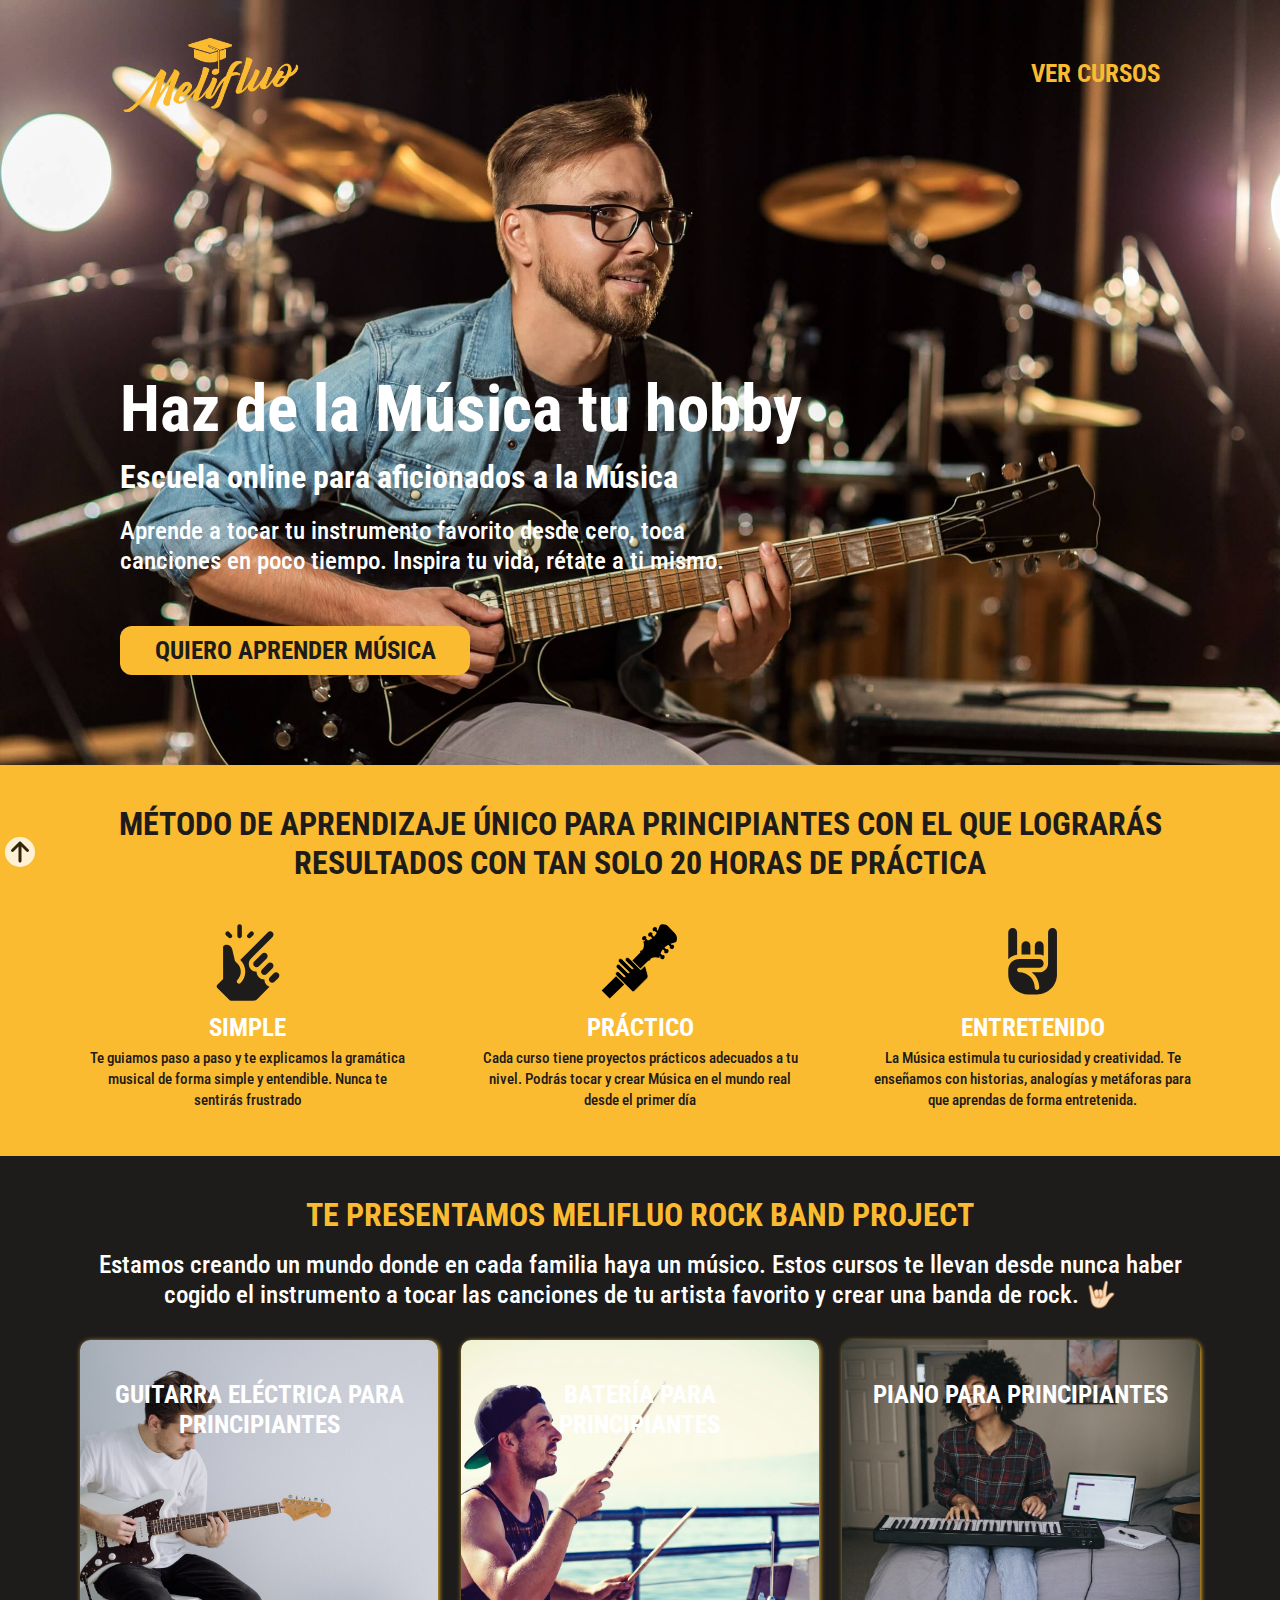
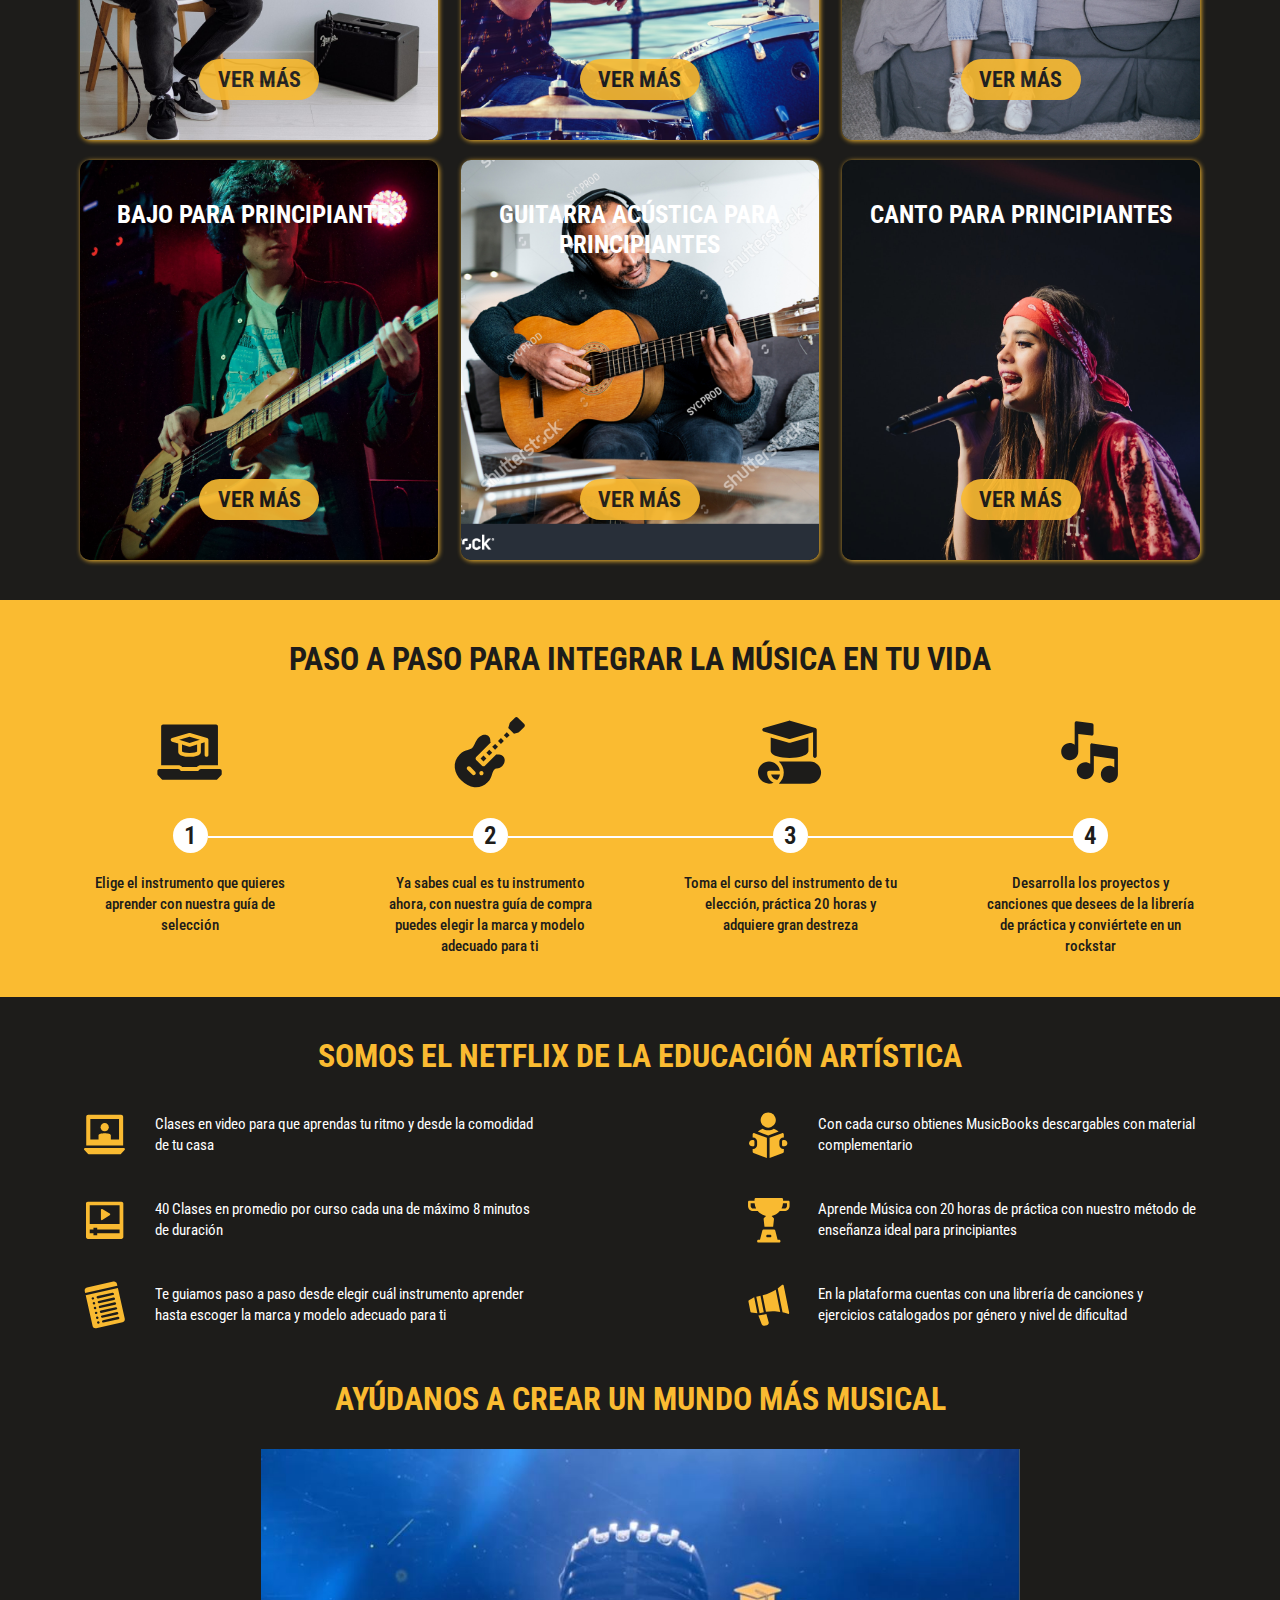
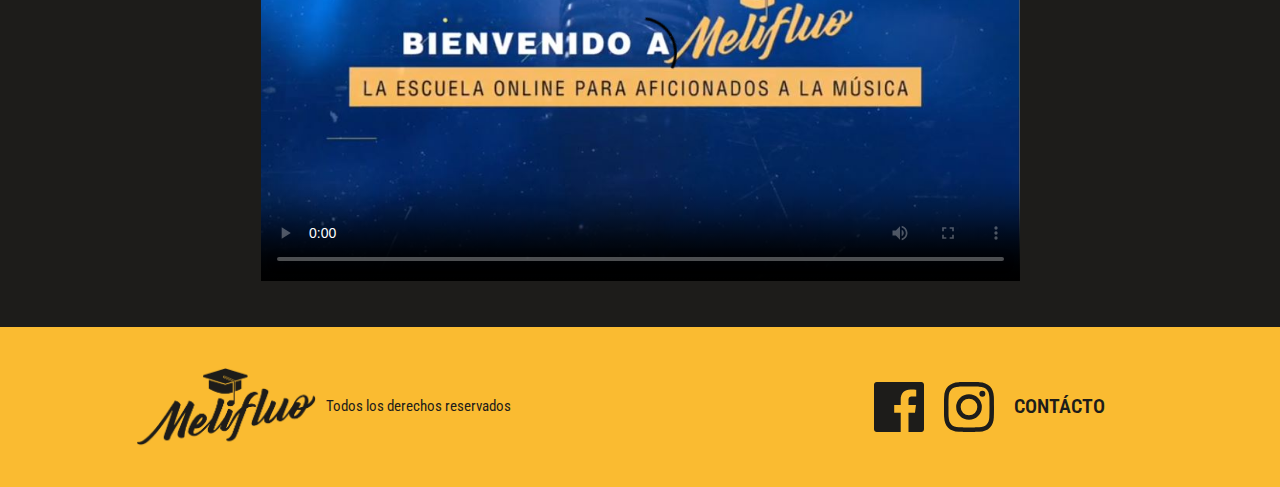
==== commit f48ec032: "Se crea nueva pagina de Guitarra Acústica, falta cambiar contenido, se agregan a la carpeta de asset" ====
--- a/index.html
+++ b/index.html
@@ -94,14 +94,13 @@
       <div class="courses__container">
         <article class="course__article">
           <div class="article__img">
-            <img src="assets/images/Guitarra_Elec/GE1.jpg" alt="Hombre tocando Guitarra_Elec">
+            <img src="assets/images/Guitarra_Elec/GuitElec3_M_H.jpg" alt="Hombre tocando Guitarra_Elec">
           </div>
           <div class="article__title">
             <h3>GUITARRA ELÉCTRICA PARA PRINCIPIANTES</h3>
           </div>
           <div class="article__description">
-            <p>Aumenta la distorsión de tu amplificador. Aprende a tocar Riffs y solos de tus guitarristas favoritos. Aprenderás
-            técnicas y efectos que te llevarán a crear tus propios sonidos</p>
+            <p>Aumenta la distorsión de tu amplificador. Aprende a tocar Riffs y solos de tus guitarristas favoritos. Aprenderás técnicas y efectos que te llevarán a crear tus propios sonidos</p>
             <div class="article__button">
               <a href="guitarElec-course.html" class="button" target="_blank">VER MÁS</a>
             </div>
@@ -109,7 +108,7 @@
         </article>
         <article class="course__article">
           <div class="article__img">
-            <img src="assets/images/Bateria/BD11.jpg" alt="Hombre tocando Guitarra_Elec">
+            <img src="assets/images/Bateria/Bateria3_M_H.jpg" alt="Hombre tocando Guitarra_Elec">
           </div>
           <div class="article__title">
             <h3>BATERÍA PARA PRINCIPIANTES</h3>
@@ -124,7 +123,7 @@
         </article>
         <article class="course__article">
           <div class="article__img">
-            <img src="assets/images/Piano/PD1.jpg" alt="Hombre tocando Guitarra_Elec">
+            <img src="assets/images/Piano/Piano_M_H.jpg" alt="Hombre tocando Guitarra_Elec">
           </div>
           <div class="article__title">
             <h3>PIANO PARA PRINCIPIANTES</h3>
@@ -140,7 +139,7 @@
         </article>
         <article class="course__article">
           <div class="article__img">
-            <img src="assets/images/Bajo/BD2.jpg" alt="Hombre tocando Guitarra_Elec">
+            <img src="assets/images/Bajo/Bajo_M_H.jpg" alt="Hombre tocando Guitarra_Elec">
           </div>
           <div class="article__title">
             <h3>BAJO PARA PRINCIPIANTES</h3>
@@ -162,8 +161,7 @@
           </div>
           <div class="article__description">
             <p>Toca arpegios, acordes y melodías en tu guitarra Acústica. Podrás aprender a tocar con fluidez, desde acordes de
-              Oasis a
-              ejercicios Leo Brouwer. Un universo de sonidos en tu mano</p>
+              Oasis a ejercicios Leo Brouwer. Un universo de sonidos en tu mano</p>
             <div class="article__button">
               <a href="guitar-course.html" class="button" target="_blank">VER MÁS</a>
             </div>
@@ -171,7 +169,7 @@
         </article>
         <article class="course__article">
           <div class="article__img">
-            <img src="assets/images/Canto/VD7.jpg" alt="Hombre tocando Guitarra_Elec">
+            <img src="assets/images/Canto/Voz_M_H.jpg" alt="Hombre tocando Guitarra_Elec">
           </div>
           <div class="article__title">
             <h3>CANTO PARA PRINCIPIANTES</h3>
--- a/css/index.css
+++ b/css/index.css
@@ -72,7 +72,7 @@
   width: 100%;
   height: auto;
   color: var(--color_claro);
-  background-image: url(../assets/images/General/HD3.jpg);
+  background-image: url(../assets/images/General/Home_M_H.jpg);
   background-position: center;
   background-size: cover;
   background-repeat: no-repeat;
@@ -81,16 +81,16 @@
   background-image: url(../assets/images/Guitarra_Acu/GitAcu2-p_efecto.jpg);
 }
 .header__bajo-course {
-  background-image: url(../assets/images/Bajo/Bajo3-p_efecto.jpg);
+  background-image: url(../assets/images/Bajo/Bajo_M_C.jpg);
 }
 .header__batery-course {
-  background-image: url(../assets/images/Bateria/Bateria3-p_efecto.jpg);
+  background-image: url(../assets/images/Bateria/Bateria2_M_C.jpg);
 }
 .header__electguitar-course {
-  background-image: url(../assets/images/Guitarra_Elec/GEM.jpg);
+  background-image: url(../assets/images/Guitarra_Elec/GuitElec2_P_C.jpg);
 }
 .header__piano-course {
-  background-image: url(../assets/images/Piano/Piano3-p_efecto.jpg);
+  background-image: url(../assets/images/Piano/Piano_M_C.jpg);
 }
 .header__sing-course {
   background-image: url(../assets/images/Canto/Canto1-p_efecto.jpg);
@@ -171,6 +171,18 @@
   padding-inline-start: 25px;
   padding-inline-end: 25px;
 }
+.header__batery-course section {
+  padding-inline-start: 25px;
+  padding-inline-end: 25px;
+}
+.header__piano-course section {
+  padding-inline-start: 25px;
+  padding-inline-end: 25px;
+}
+.header__bajo-course section {
+  padding-inline-start: 25px;
+  padding-inline-end: 25px;
+}
 .header__presentation.courses {
   padding-block-start: 140px;
   text-align: start;
@@ -187,7 +199,7 @@
 }
 .header__presentation.courses h3 s {
   text-decoration-color: var(--color_secundario);
-  text-decoration-thickness: 2.5px;
+  text-decoration-thickness: 3px;
 }
 .header__presentation.courses .second {
   margin-block-start: 3px;
--- a/css/767px.css
+++ b/css/767px.css
@@ -23,23 +23,14 @@
   border-radius: 10px;
 }
 
-header {
-  background-image: url(../assets/images/General/HD3.jpg);
-}
 .header__guitar-course {
   background-image: url(../assets/images/Guitarra_Acu/GitAcu4-m_efecto.jpg);
 }
-.header__bajo-course {
-  background-image: url(../assets/images/Bajo/Bajo3-m_efecto.jpg);
-}
 .header__batery-course {
-  background-image: url(../assets/images/Bateria/Bateria3-m_efecto.jpg);
+  background-image: url(../assets/images/Bateria/Bateria_M_C.jpg);
 }
 .header__electguitar-course {
-  background-image: url(../assets/images/Guitarra_Elec/HD9.jpg);
-}
-.header__piano-course {
-  background-image: url(../assets/images/Piano/Piano3-m_efecto.jpg);
+  background-image: url(../assets/images/Guitarra_Elec/GuitElec_M_C.jpg);
 }
 .header__sing-course {
   background-image: url(../assets/images/Canto/Canto1-m_efecto.jpg);
@@ -280,7 +271,7 @@
   width: 49%;
 }
 .faq__question {
-  max-width: 100%;
+  max-width: 91%;
 }
 
 /* ----------FOOTER------------- */
--- a/css/1280px.css
+++ b/css/1280px.css
@@ -1,3 +1,34 @@
 header {
   max-height: calc(100vw / 1.6);
+  background-image: url(../assets/images/General/Home_G_H.jpg);
 }
+.header__guitar-course {
+  background-image: url(../assets/images/Guitarra_Acu/GitAcu4-g_efecto.jpg);
+}
+.header__bajo-course {
+  background-image: url(../assets/images/Bajo/Bajo_G_C.jpg);
+}
+.header__batery-course {
+  background-image: url(../assets/images/Bateria/Bateria_G_C.jpg);
+}
+.header__electguitar-course {
+  background-image: url(../assets/images/Guitarra_Elec/GuitElec_G_C.jpg);
+}
+.header__piano-course {
+  background-image: url(../assets/images/Piano/Piano_G_C.jpg);
+}
+.header__sing-course {
+  background-image: url(../assets/images/Canto/Canto1-g_efecto.jpg);
+}
+
+/* ----------COURSES-HEADER------------- */
+
+.header__batery-course .header__presentation.courses {
+  padding-block-start: 180px;
+}
+.header__piano-course .header__presentation.courses {
+  padding-block-start: 180px;
+}
+.header__bajo-course .header__presentation.courses {
+  padding-block-start: 160px;
+}
--- a/css/1440px.css
+++ b/css/1440px.css
@@ -1,30 +1,21 @@
-header {
-  background-image: url(../assets/images/General/HD3.jpg);
-}
-.header__guitar-course {
-  background-image: url(../assets/images/Guitarra_Acu/GitAcu4-g_efecto.jpg);
-}
-.header__bajo-course {
-  background-image: url(../assets/images/Bajo/Bajo3-g_efecto.jpg);
-}
-.header__batery-course {
-  background-image: url(../assets/images/Bateria/Bateria3-g_efecto.jpg);
-}
-.header__electguitar-course {
-  background-image: url(../assets/images/Guitarra_Elec/HD9.jpg);
-}
-.header__piano-course {
-  background-image: url(../assets/images/Piano/Piano3-g_efecto.jpg);
-}
-.header__sing-course {
-  background-image: url(../assets/images/Canto/Canto1-g_efecto.jpg);
-}
 .header__head {
   height: 120px;
   padding-block-start: 70px;
 }
 .header__presentation {
   padding-block-start: 270px;
+}
+
+/* ----------COURSES-HEADER------------- */
+
+.header__batery-course .header__presentation.courses {
+  padding-block-start: 300px;
+}
+.header__piano-course .header__presentation.courses {
+  padding-block-start: 300px;
+}
+.header__bajo-course .header__presentation.courses {
+  padding-block-start: 300px;
 }
 
 /* ----------MAIN------------- */
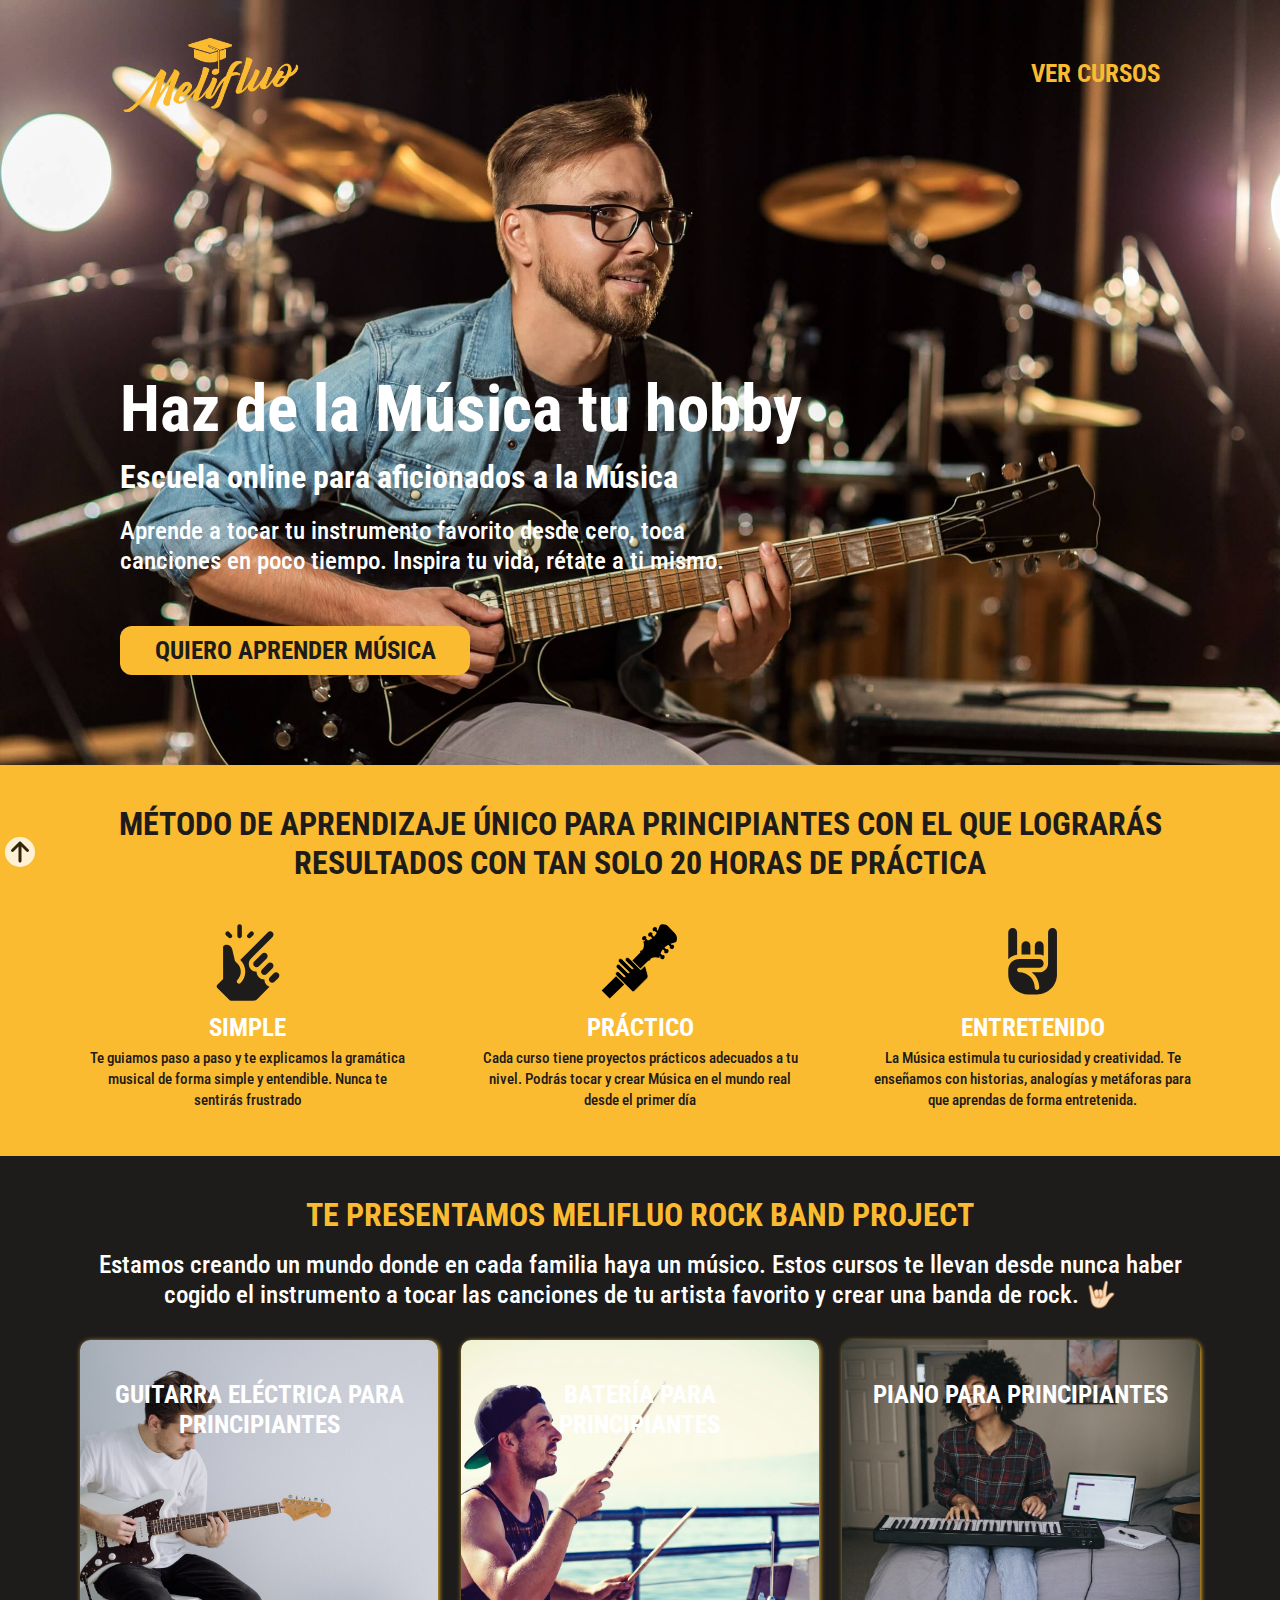
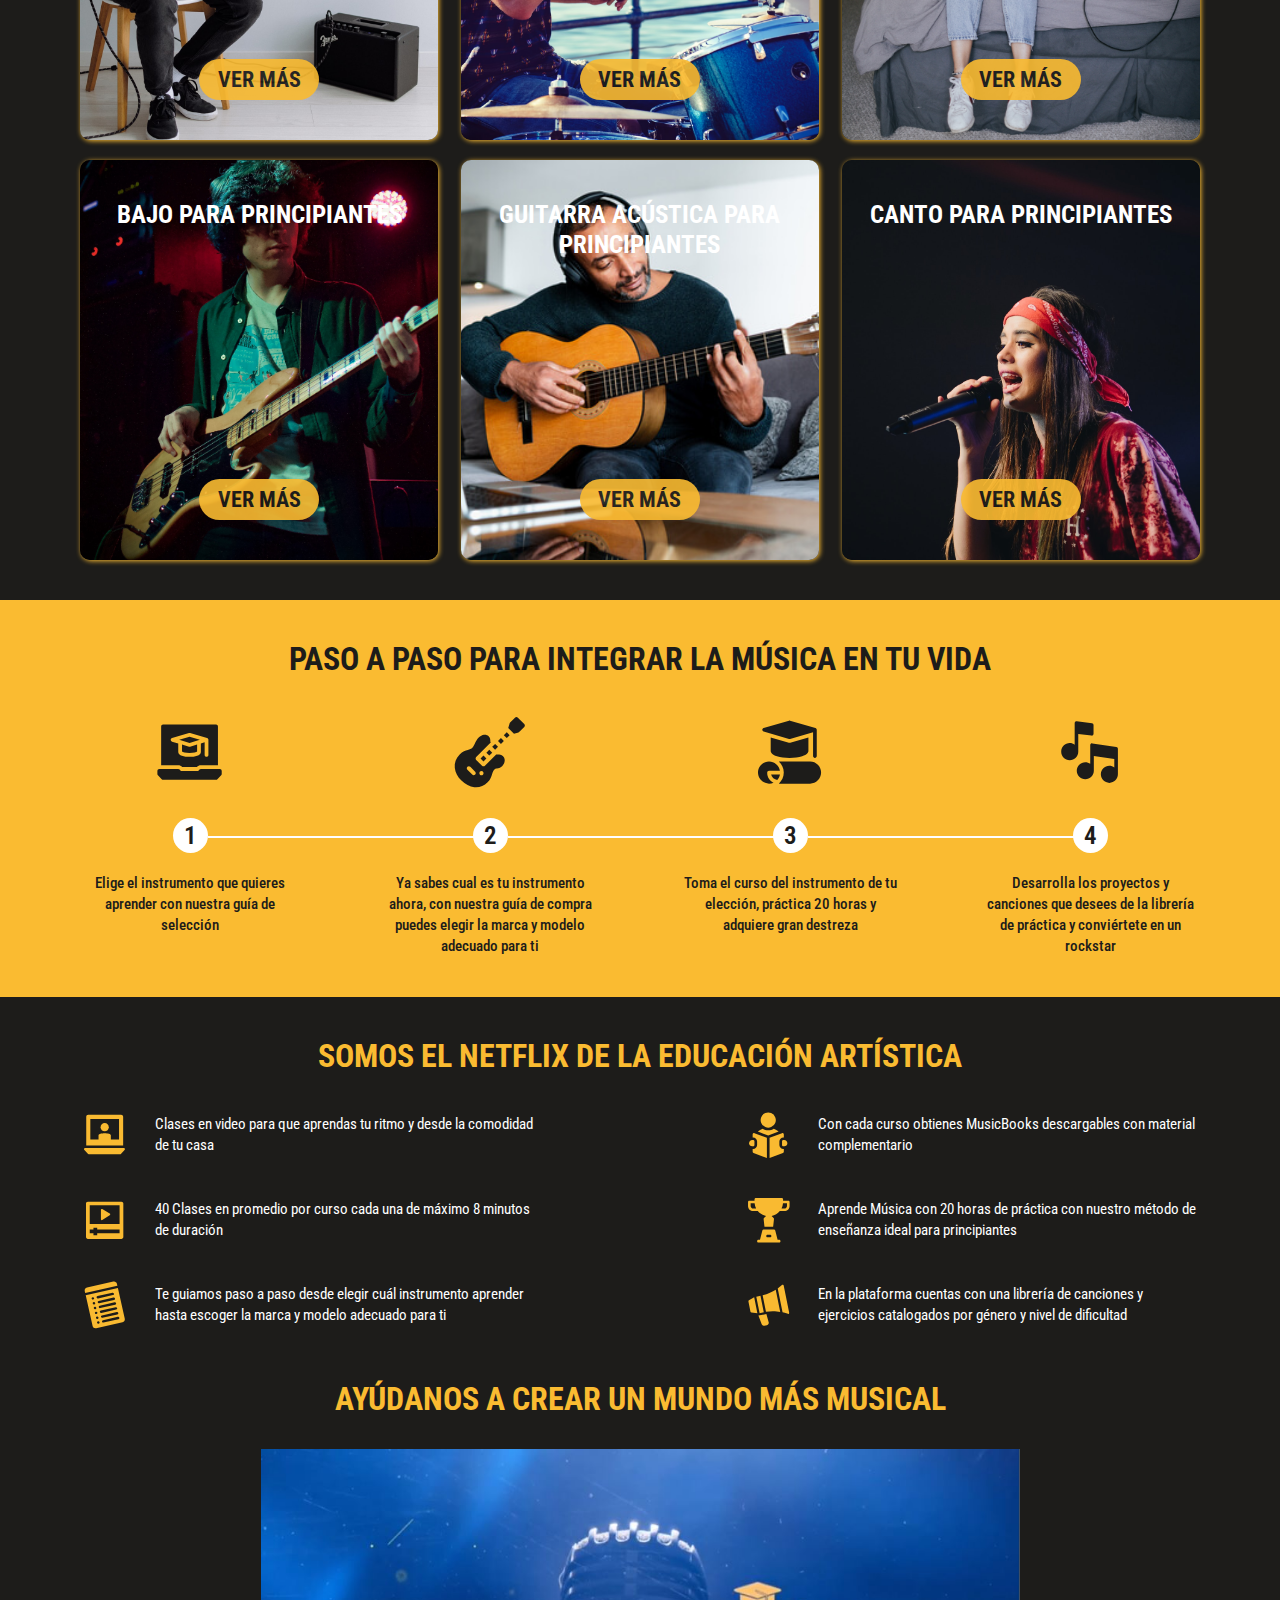
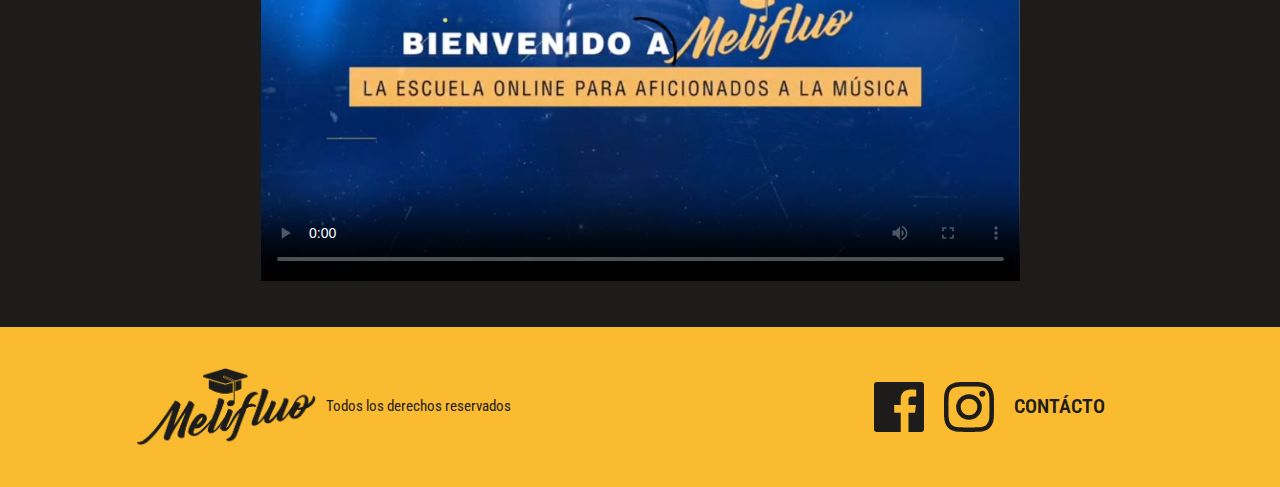
==== commit 1ed4bfea: "Se cambia el contenido d ela pagina de guitarra acústica y se arreglan estilos" ====
--- a/index.html
+++ b/index.html
@@ -154,7 +154,7 @@
         </article>
         <article class="course__article">
           <div class="article__img">
-            <img src="assets/images/Guitarra_Acu/GAD2.jpg" alt="Hombre tocando Guitarra_Elec">
+            <img src="assets/images/Guitarra_Acu/GuitAcu_P_H.jpg" alt="Hombre tocando Guitarra Acústica">
           </div>
           <div class="article__title">
             <h3>GUITARRA ACÚSTICA PARA PRINCIPIANTES</h3>
--- a/css/index.css
+++ b/css/index.css
@@ -78,7 +78,7 @@
   background-repeat: no-repeat;
 }
 .header__guitar-course {
-  background-image: url(../assets/images/Guitarra_Acu/GitAcu2-p_efecto.jpg);
+  background-image: url(../assets/images/Guitarra_Acu/GuitAcu_M_C.jpg);
 }
 .header__bajo-course {
   background-image: url(../assets/images/Bajo/Bajo_M_C.jpg);
@@ -180,6 +180,10 @@
   padding-inline-end: 25px;
 }
 .header__bajo-course section {
+  padding-inline-start: 25px;
+  padding-inline-end: 25px;
+}
+.header__guitar-course section {
   padding-inline-start: 25px;
   padding-inline-end: 25px;
 }
--- a/css/767px.css
+++ b/css/767px.css
@@ -23,9 +23,6 @@
   border-radius: 10px;
 }
 
-.header__guitar-course {
-  background-image: url(../assets/images/Guitarra_Acu/GitAcu4-m_efecto.jpg);
-}
 .header__batery-course {
   background-image: url(../assets/images/Bateria/Bateria_M_C.jpg);
 }
--- a/css/1280px.css
+++ b/css/1280px.css
@@ -3,7 +3,7 @@
   background-image: url(../assets/images/General/Home_G_H.jpg);
 }
 .header__guitar-course {
-  background-image: url(../assets/images/Guitarra_Acu/GitAcu4-g_efecto.jpg);
+  background-image: url(../assets/images/Guitarra_Acu/GuitAcu_G_C.jpg);
 }
 .header__bajo-course {
   background-image: url(../assets/images/Bajo/Bajo_G_C.jpg);
@@ -32,3 +32,6 @@
 .header__bajo-course .header__presentation.courses {
   padding-block-start: 160px;
 }
+.header__guitar-course .header__presentation.courses {
+  padding-block-start: 180px;
+}
--- a/css/1440px.css
+++ b/css/1440px.css
@@ -17,6 +17,9 @@
 .header__bajo-course .header__presentation.courses {
   padding-block-start: 300px;
 }
+.header__guitar-course .header__presentation.courses {
+  padding-block-start: 300px;
+}
 
 /* ----------MAIN------------- */
 
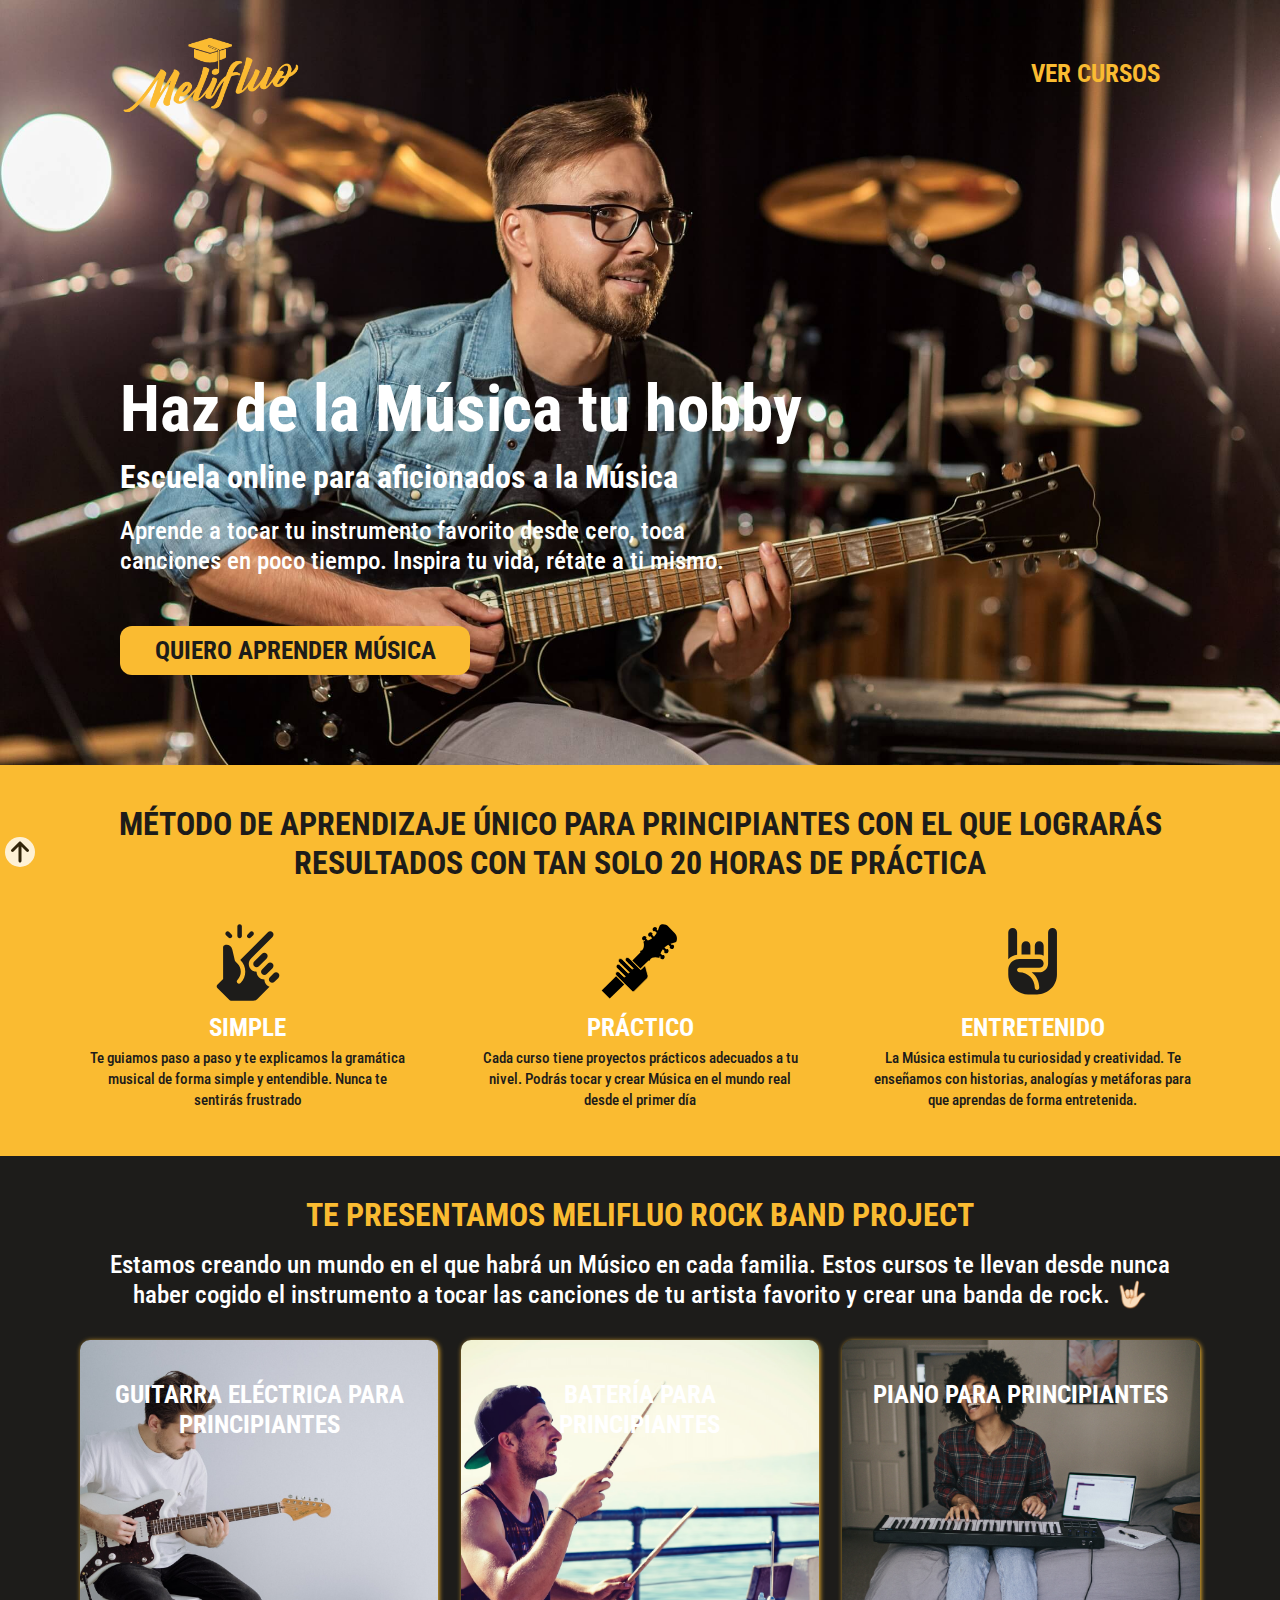
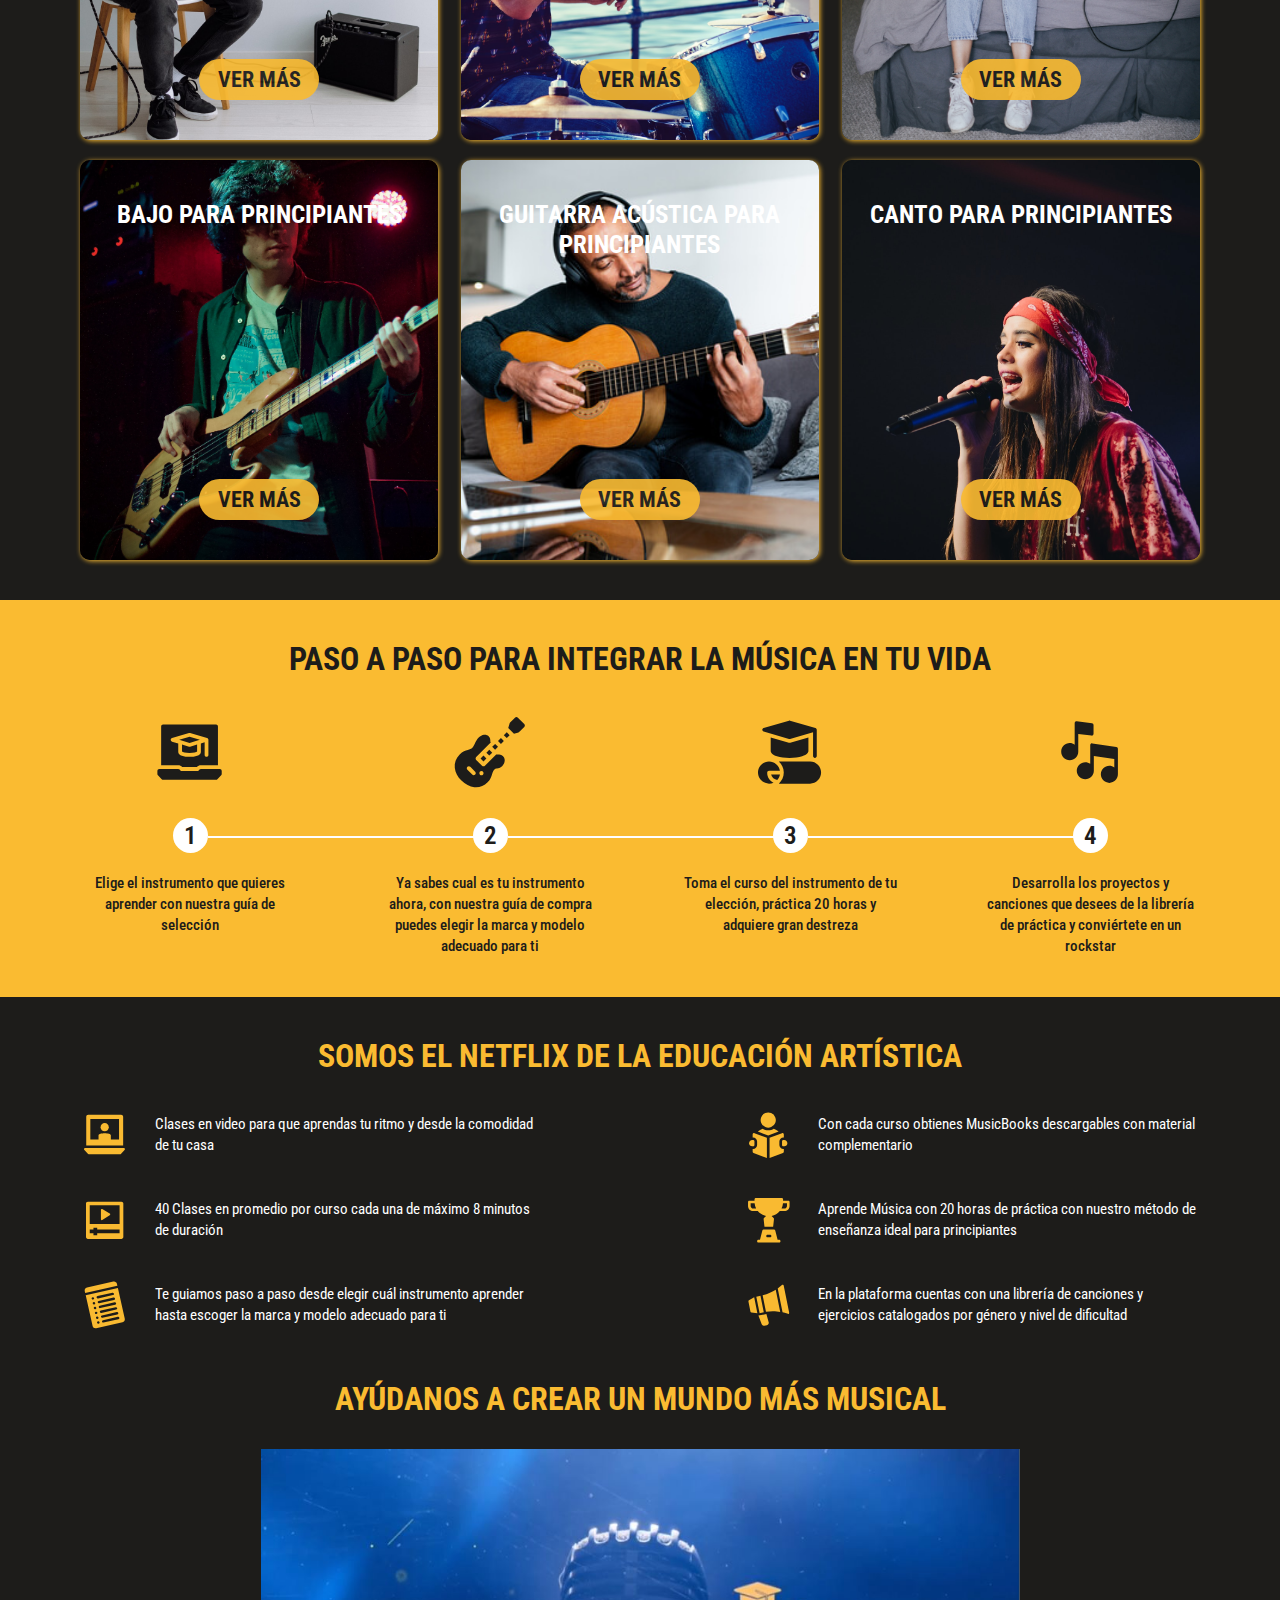
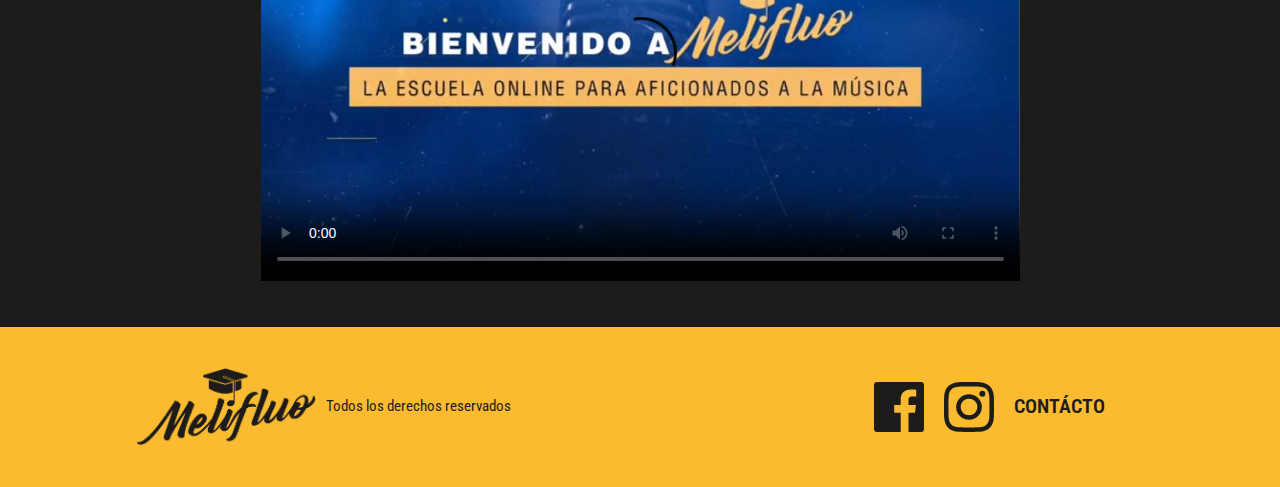
==== commit 429f6872: "Se agraga icono para las clases de proyectos de los cursos, se realizan algunas observaciones de con" ====
--- a/index.html
+++ b/index.html
@@ -88,7 +88,7 @@
       <div class="courses__presentation">
         <h2>TE PRESENTAMOS MELIFLUO ROCK BAND PROJECT</h2>
         <h3>
-          Estamos creando un mundo donde en cada familia haya un músico. Estos cursos te llevan desde nunca haber cogido el instrumento a tocar las canciones de tu artista favorito y crear una banda de rock. 🤟🏻
+          Estamos creando un mundo en el que habrá un Músico en cada familia. Estos cursos te llevan desde nunca haber cogido el instrumento a tocar las canciones de tu artista favorito y crear una banda de rock. 🤟🏻
         </h3>
       </div>
       <div class="courses__container">
--- a/css/index.css
+++ b/css/index.css
@@ -93,7 +93,7 @@
   background-image: url(../assets/images/Piano/Piano_M_C.jpg);
 }
 .header__sing-course {
-  background-image: url(../assets/images/Canto/Canto1-p_efecto.jpg);
+  background-image: url(../assets/images/Canto/Voz_M_C.jpg);
 }
 .header__head {
   display: flex;
@@ -187,6 +187,10 @@
   padding-inline-start: 25px;
   padding-inline-end: 25px;
 }
+.header__sing-course section {
+  padding-inline-start: 25px;
+  padding-inline-end: 25px;
+}
 .header__presentation.courses {
   padding-block-start: 140px;
   text-align: start;
@@ -287,7 +291,7 @@
   position: relative;
   color: var(--color_claro);
   width: 100%;
-  height: 300px;
+  height: 350px;
   margin-block-start: 20px;
   padding: 20px;
   overflow: hidden;
--- a/css/767px.css
+++ b/css/767px.css
@@ -29,9 +29,6 @@
 .header__electguitar-course {
   background-image: url(../assets/images/Guitarra_Elec/GuitElec_M_C.jpg);
 }
-.header__sing-course {
-  background-image: url(../assets/images/Canto/Canto1-m_efecto.jpg);
-}
 
 .head__logo {
   width: 150px;
@@ -101,7 +98,7 @@
 }
 .course__article {
   width: 48.5%;
-  height: 350px;
+  height: 370px;
 }
 .article__title {
   right: 20px;
--- a/css/1280px.css
+++ b/css/1280px.css
@@ -18,7 +18,7 @@
   background-image: url(../assets/images/Piano/Piano_G_C.jpg);
 }
 .header__sing-course {
-  background-image: url(../assets/images/Canto/Canto1-g_efecto.jpg);
+  background-image: url(../assets/images/Canto/Voz_G_C.jpg);
 }
 
 /* ----------COURSES-HEADER------------- */
@@ -35,3 +35,6 @@
 .header__guitar-course .header__presentation.courses {
   padding-block-start: 180px;
 }
+.header__sing-course .header__presentation.courses {
+  padding-block-start: 180px;
+}
--- a/css/1440px.css
+++ b/css/1440px.css
@@ -20,6 +20,9 @@
 .header__guitar-course .header__presentation.courses {
   padding-block-start: 300px;
 }
+.header__sing-course .header__presentation.courses {
+  padding-block-start: 300px;
+}
 
 /* ----------MAIN------------- */
 
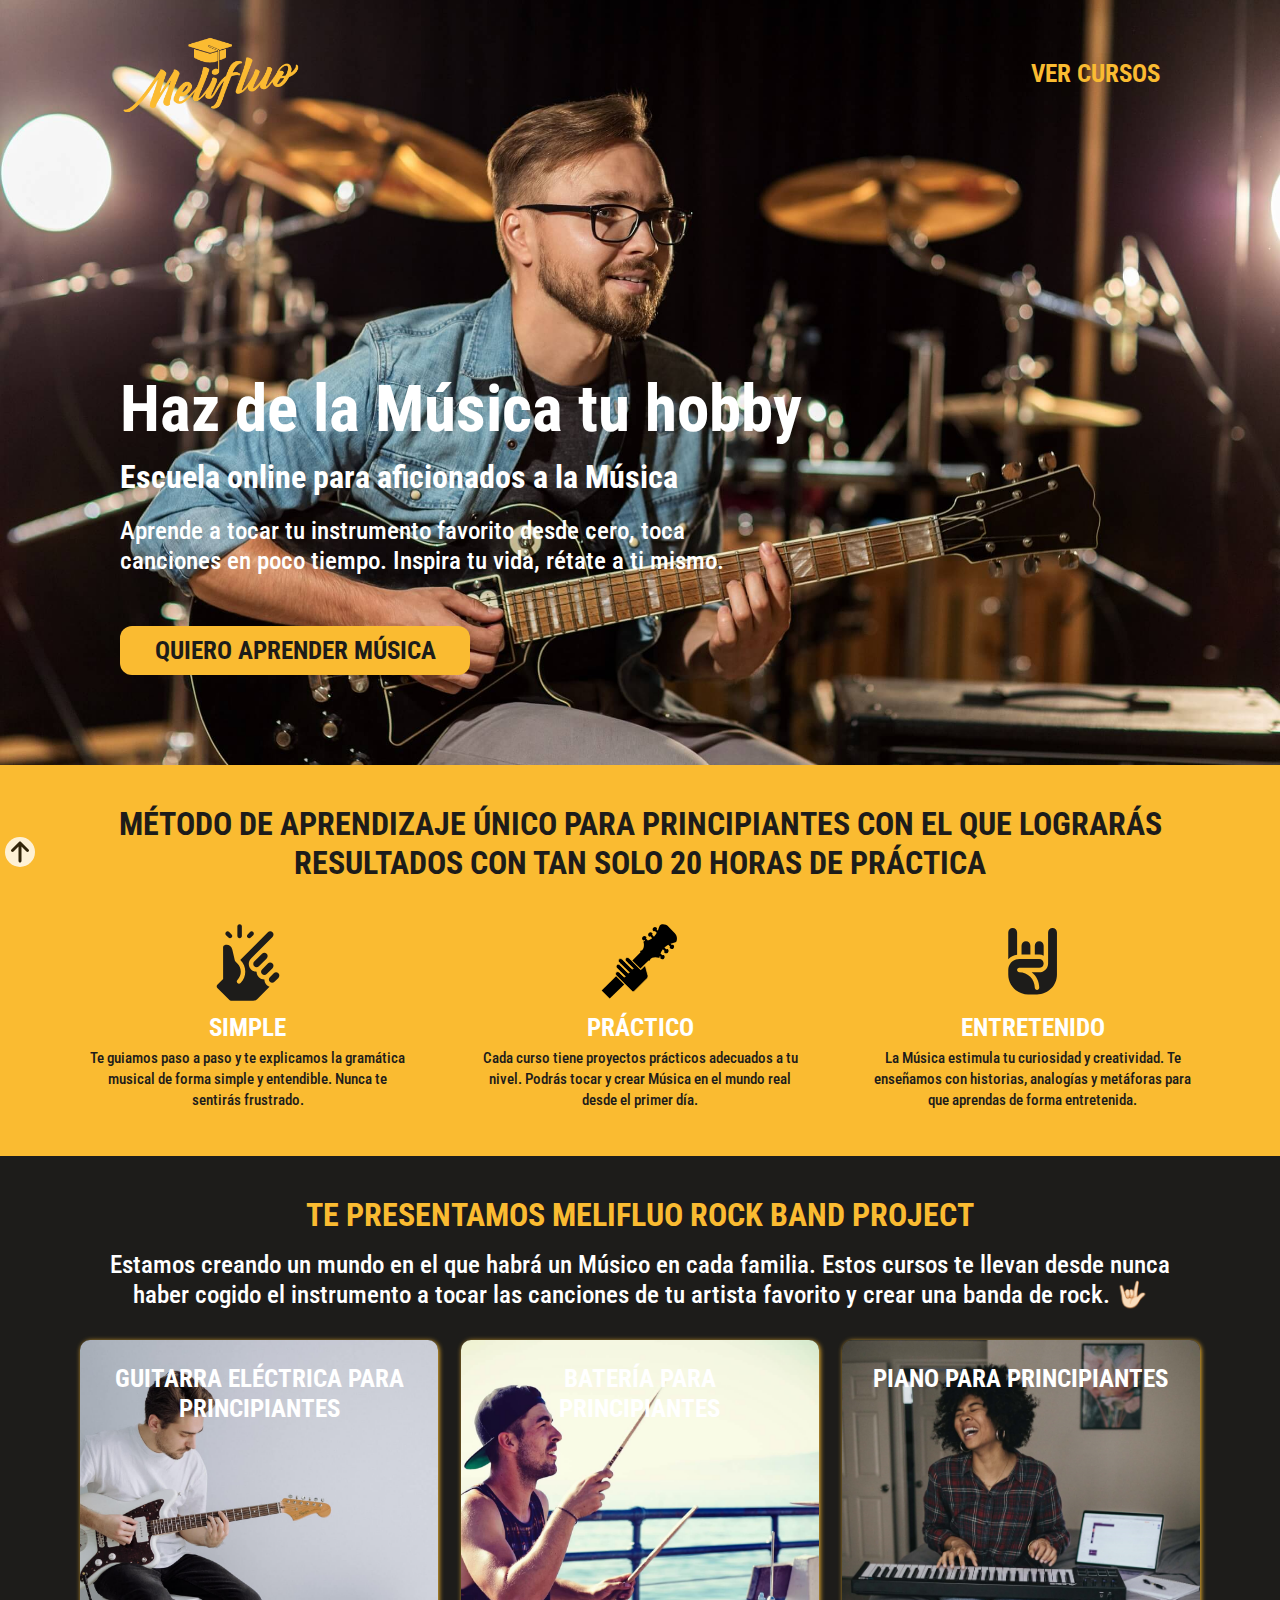
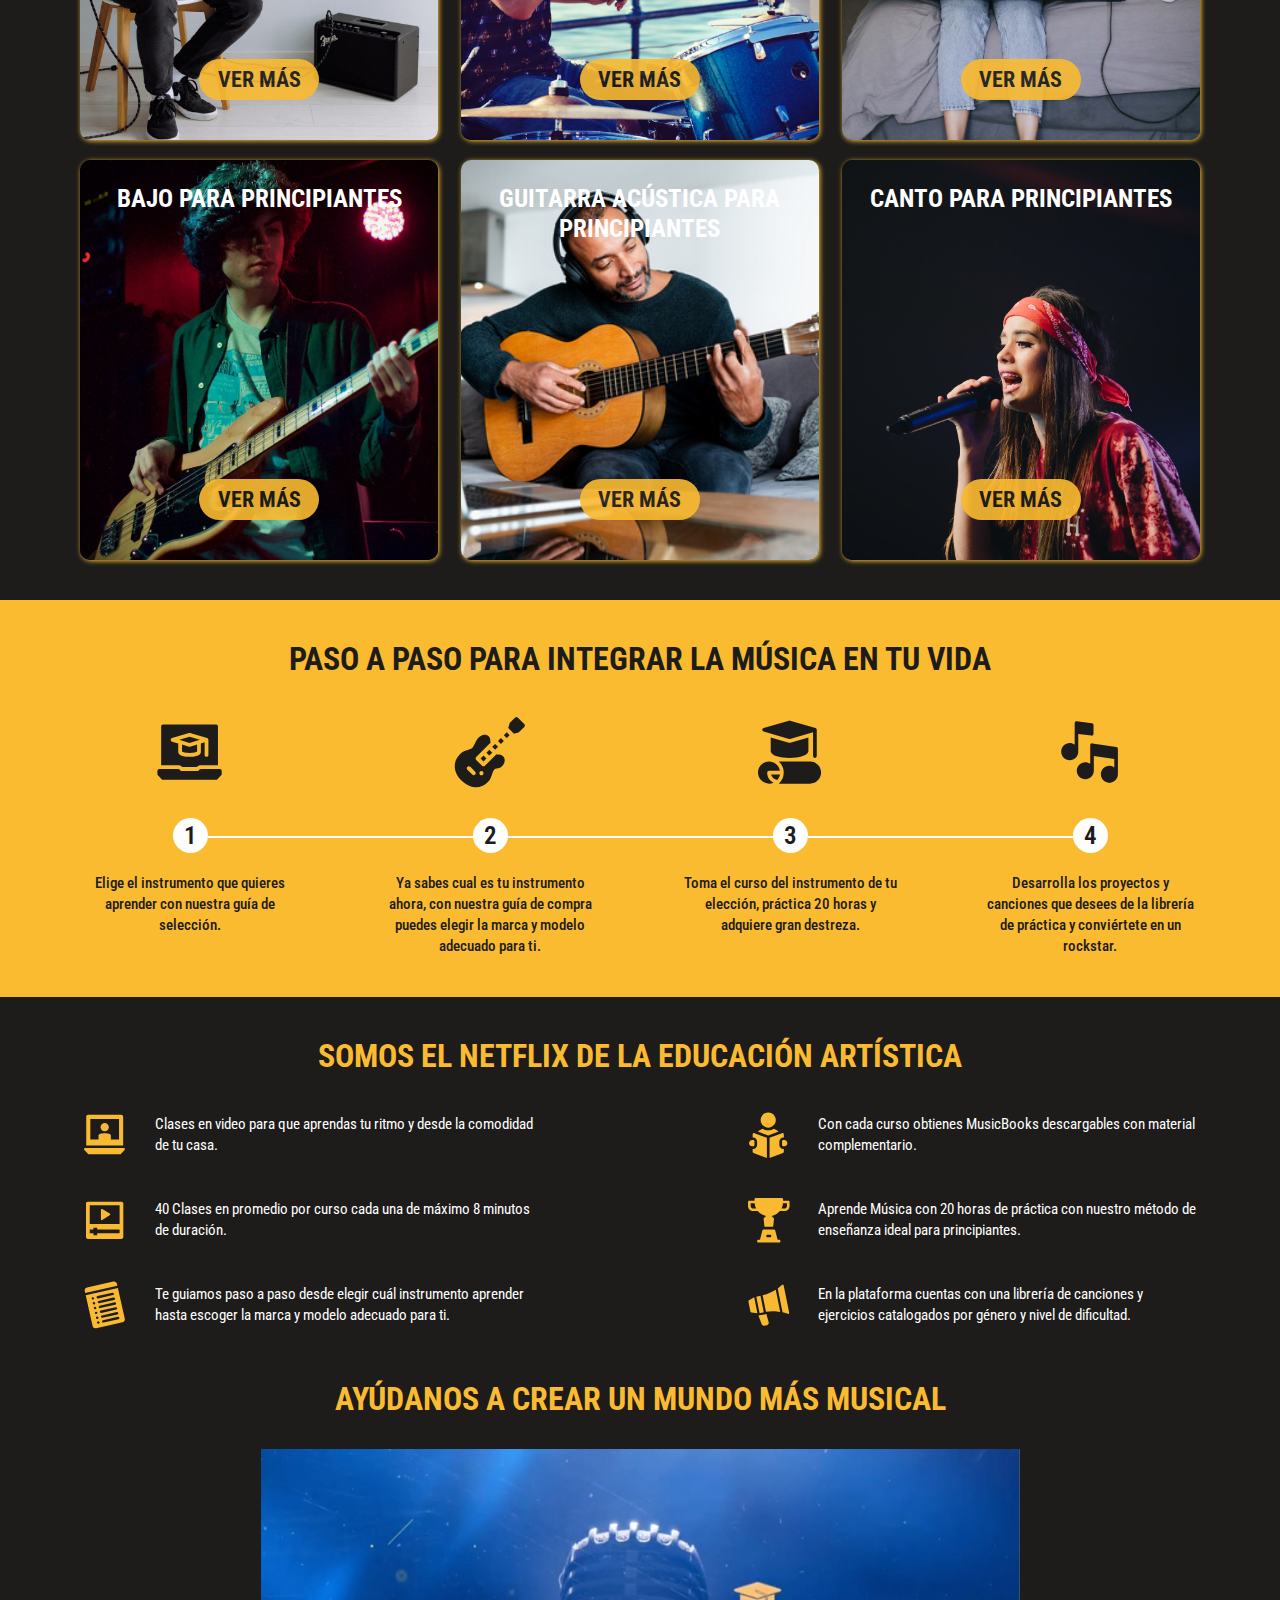
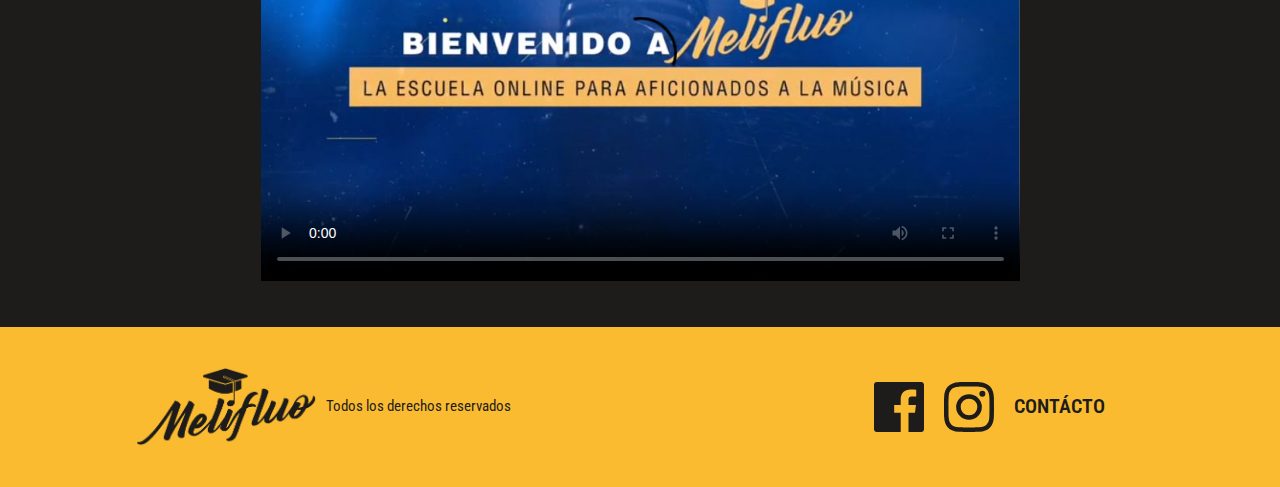
==== commit 7979d3d7: "Se realizan observaciones en las diferentes paginas en cuanto estilos y contenido, se obtiene url de" ====
--- a/index.html
+++ b/index.html
@@ -59,7 +59,7 @@
           </div>
           <div class="cards__texts">
             <h3>SIMPLE</h3>
-            <p>Te guiamos paso a paso y te explicamos la gramática musical de forma simple y entendible. Nunca te sentirás frustrado</p>
+            <p>Te guiamos paso a paso y te explicamos la gramática musical de forma simple y entendible. Nunca te sentirás frustrado.</p>
           </div>
         </article>
         <article class="description__cards">
@@ -69,7 +69,7 @@
           <div class="cards__texts">
             <h3>PRÁCTICO</h3>
             <p>Cada curso tiene proyectos prácticos adecuados a tu nivel. Podrás tocar y crear Música en el mundo real desde el primer
-            día</p>
+            día.</p>
           </div>
         </article>
         <article class="description__cards">
@@ -100,7 +100,7 @@
             <h3>GUITARRA ELÉCTRICA PARA PRINCIPIANTES</h3>
           </div>
           <div class="article__description">
-            <p>Aumenta la distorsión de tu amplificador. Aprende a tocar Riffs y solos de tus guitarristas favoritos. Aprenderás técnicas y efectos que te llevarán a crear tus propios sonidos</p>
+            <p>Aumenta la distorsión de tu amplificador. Aprende a tocar Riffs y solos de tus guitarristas favoritos. Aprenderás técnicas y efectos que te llevarán a crear tus propios sonidos.</p>
             <div class="article__button">
               <a href="guitarElec-course.html" class="button" target="_blank">VER MÁS</a>
             </div>
@@ -115,7 +115,7 @@
           </div>
           <div class="article__description">
             <p>Que escuchen fuerte el sonido de tus vaquetas. Aprende a tocar patrones de Rock y Pop, combinaciones y fills en
-              diferentes tiempos, usando el redo, bombo y diferentes platillos</p>
+              diferentes tiempos, usando el redo, bombo y diferentes platillos.</p>
             <div class="article__button">
               <a href="batery-course.html" class="button" target="_blank">VER MÁS</a>
             </div>
@@ -131,7 +131,7 @@
           <div class="article__description">
             <p>En el piano están contenidos los sonidos de todos los instrumentos. Aprende paso a paso a tocar hermosas melodías
               a dos
-              manos</p>
+              manos.</p>
             <div class="article__button">
               <a href="piano-course.html" class="button" target="_blank">VER MÁS</a>
             </div>
@@ -146,7 +146,7 @@
           </div>
           <div class="article__description">
             <p>Tu sonido es el soporte de la Música. Aprende a tocar con los dedos y el pick, diferentes técnicas para que tus líneas
-            de bajo logren un gran nivel</p>
+            de bajo logren un gran nivel.</p>
             <div class="article__button">
               <a href="bajo-course.html" class="button" target="_blank">VER MÁS</a>
             </div>
@@ -161,7 +161,7 @@
           </div>
           <div class="article__description">
             <p>Toca arpegios, acordes y melodías en tu guitarra Acústica. Podrás aprender a tocar con fluidez, desde acordes de
-              Oasis a ejercicios Leo Brouwer. Un universo de sonidos en tu mano</p>
+              Oasis a ejercicios Leo Brouwer. Un universo de sonidos en tu mano.</p>
             <div class="article__button">
               <a href="guitar-course.html" class="button" target="_blank">VER MÁS</a>
             </div>
@@ -176,7 +176,7 @@
           </div>
           <div class="article__description">
             <p>Todos contamos con un instrumento musical, nuestra propia voz. Conoce la tuya, desarrolla tu sonido y estilo vocal
-            único</p>
+            único.</p>
             <div class="article__button">
               <a href="sing-course.html" class="button" target="_blank">VER MÁS</a>
             </div>
@@ -198,7 +198,7 @@
             <div class="steps__union"></div>
           </div>
           <p>
-            Elige el instrumento que quieres aprender con nuestra guía de selección
+            Elige el instrumento que quieres aprender con nuestra guía de selección.
           </p>
         </article>
         <article class="steps__individual-step">
@@ -210,7 +210,7 @@
             <div class="steps__union"></div>
           </div>
           <p>
-            Ya sabes cual es tu instrumento ahora, con nuestra guía de compra puedes elegir la marca y modelo adecuado para ti
+            Ya sabes cual es tu instrumento ahora, con nuestra guía de compra puedes elegir la marca y modelo adecuado para ti.
           </p>
         </article>
         <article class="steps__individual-step">
@@ -222,7 +222,7 @@
             <div class="steps__union"></div>
           </div>
           <p>
-            Toma el curso del instrumento de tu elección, práctica 20 horas y adquiere gran destreza
+            Toma el curso del instrumento de tu elección, práctica 20 horas y adquiere gran destreza.
           </p>
         </article>
         <article class="steps__individual-step">
@@ -233,7 +233,7 @@
             <h3>4</h3>
           </div>
           <p>
-            Desarrolla los proyectos y canciones que desees de la librería de práctica y conviértete en un rockstar
+            Desarrolla los proyectos y canciones que desees de la librería de práctica y conviértete en un rockstar.
           </p>
         </article>
       </div>
@@ -245,37 +245,37 @@
           <div class="benefits__img">
             <img src="assets/icon/ICONO-NETFLIX1.svg" alt="icono de pantalla con una persona">
           </div>
-          <p>Clases en video para que aprendas tu ritmo y desde la comodidad de tu casa</p>
+          <p>Clases en video para que aprendas tu ritmo y desde la comodidad de tu casa.</p>
         </article>
         <article class="individual__benefits">
           <div class="benefits__img">
             <img src="assets/icon/ICONO-NETFLIX4.svg" alt="Icono de pantalla con icono de play">
           </div>
-          <p>Con cada curso obtienes MusicBooks descargables con material complementario</p>
+          <p>Con cada curso obtienes MusicBooks descargables con material complementario.</p>
         </article>
         <article class="individual__benefits">
           <div class="benefits__img">
             <img src="assets/icon/ICONO-NETFLIX2.svg" alt="Icono de una lista de checkeo">
           </div>
-          <p>40 Clases en promedio por curso cada una de máximo 8 minutos de duración</p>
+          <p>40 Clases en promedio por curso cada una de máximo 8 minutos de duración.</p>
         </article>
         <article class="individual__benefits">
           <div class="benefits__img">
             <img src="assets/icon/ICONO-NETFLIX5.svg" alt="Icono de persona leyendo">
           </div>
-          <p>Aprende Música con 20 horas de práctica con nuestro método de enseñanza ideal para principiantes</p>
+          <p>Aprende Música con 20 horas de práctica con nuestro método de enseñanza ideal para principiantes.</p>
         </article>
         <article class="individual__benefits">
           <div class="benefits__img">
             <img src="assets/icon/ICONO-NETFLIX3.svg" alt="Icono de trofeo">
           </div>
-          <p>Te guiamos paso a paso desde elegir cuál instrumento aprender hasta escoger la marca y modelo adecuado para ti</p>
+          <p>Te guiamos paso a paso desde elegir cuál instrumento aprender hasta escoger la marca y modelo adecuado para ti.</p>
         </article>
         <article class="individual__benefits">
           <div class="benefits__img">
             <img src="assets/icon/ICONO-NETFLIX6.svg" alt="Icono de altavoz">
           </div>
-          <p>En la plataforma cuentas con una librería de canciones y ejercicios catalogados por género y nivel de dificultad</p>
+          <p>En la plataforma cuentas con una librería de canciones y ejercicios catalogados por género y nivel de dificultad.</p>
         </article>
       </div>
     </section>
--- a/css/index.css
+++ b/css/index.css
@@ -87,7 +87,7 @@
   background-image: url(../assets/images/Bateria/Bateria2_M_C.jpg);
 }
 .header__electguitar-course {
-  background-image: url(../assets/images/Guitarra_Elec/GuitElec2_P_C.jpg);
+  background-image: url(../assets/images/Guitarra_Elec/GuitElec_M_C.jpg);
 }
 .header__piano-course {
   background-image: url(../assets/images/Piano/Piano_M_C.jpg);
@@ -314,7 +314,7 @@
 }
 .article__title {
   position: absolute;
-  top: 10%;
+  top: 8%;
   right: 15px;
   left: 15px;
 }
--- a/css/767px.css
+++ b/css/767px.css
@@ -101,6 +101,7 @@
   height: 370px;
 }
 .article__title {
+  top: 6%;
   right: 20px;
   left: 20px;
 }
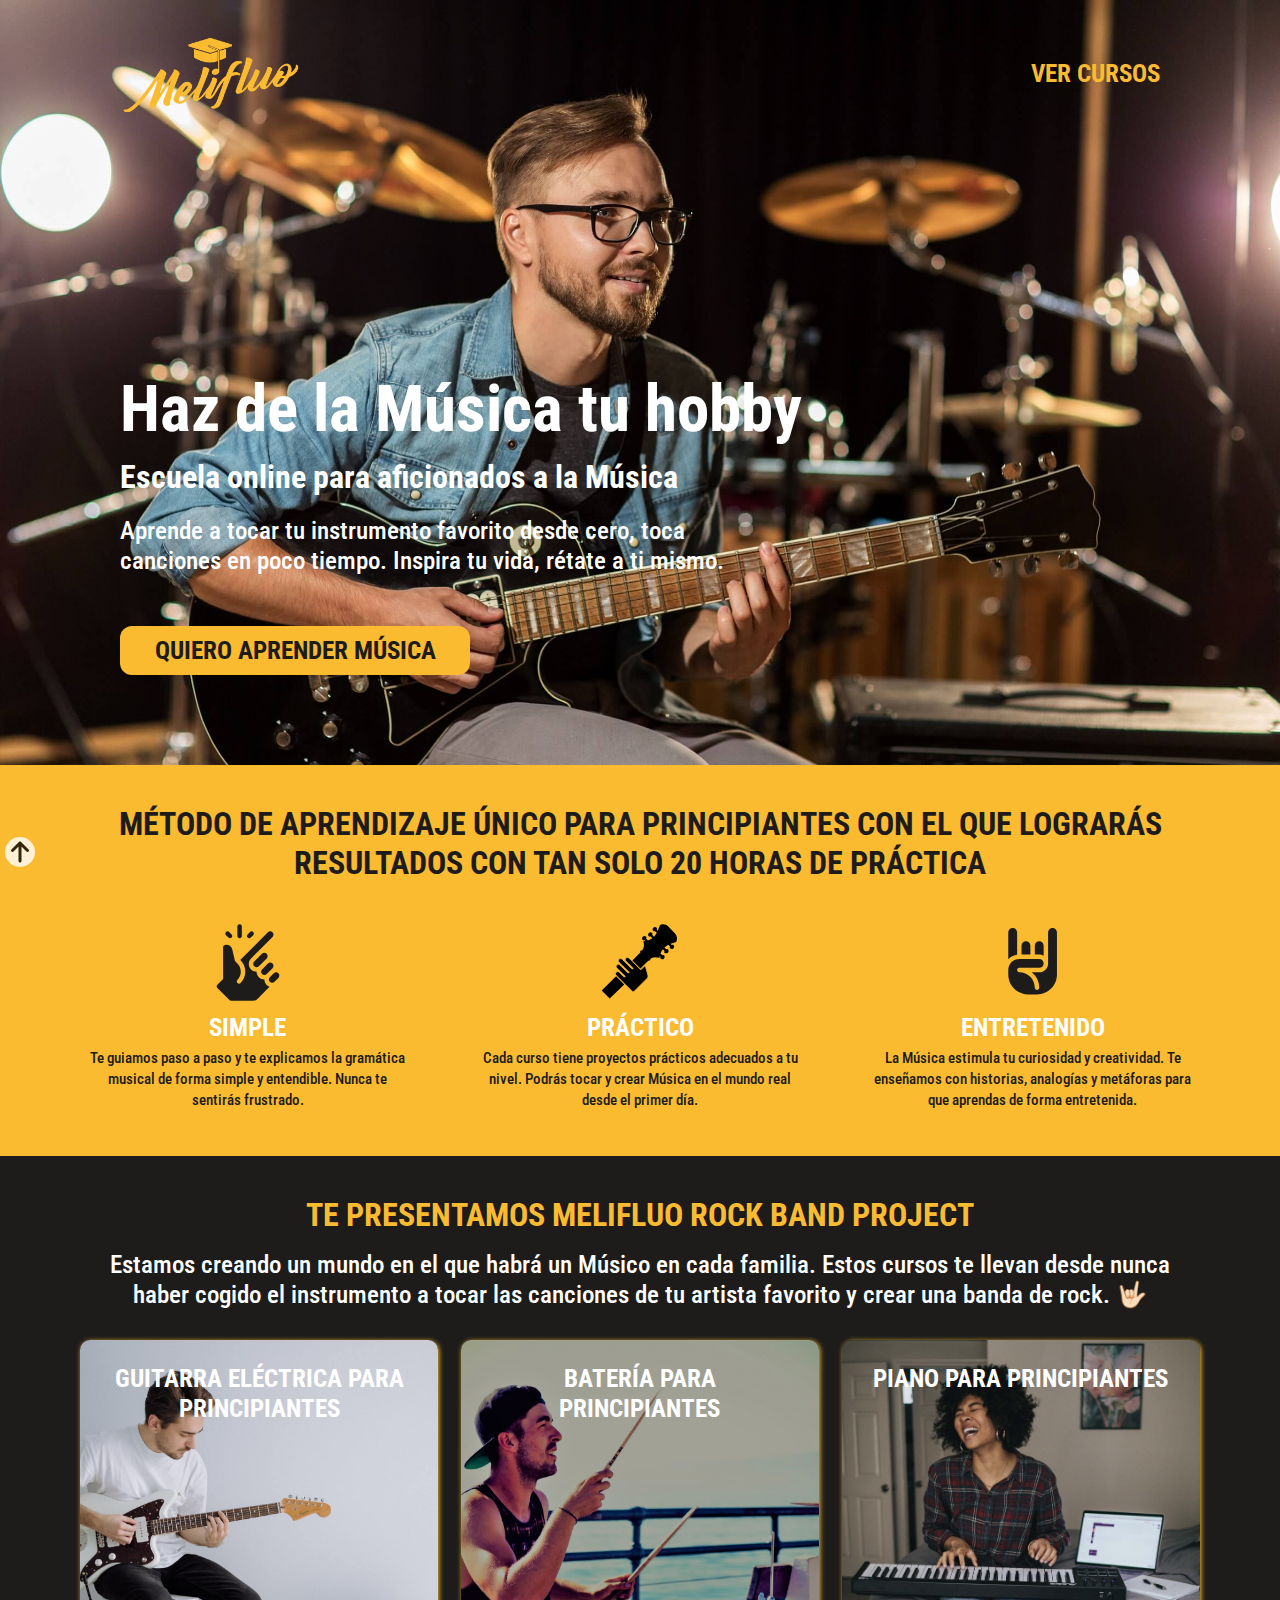
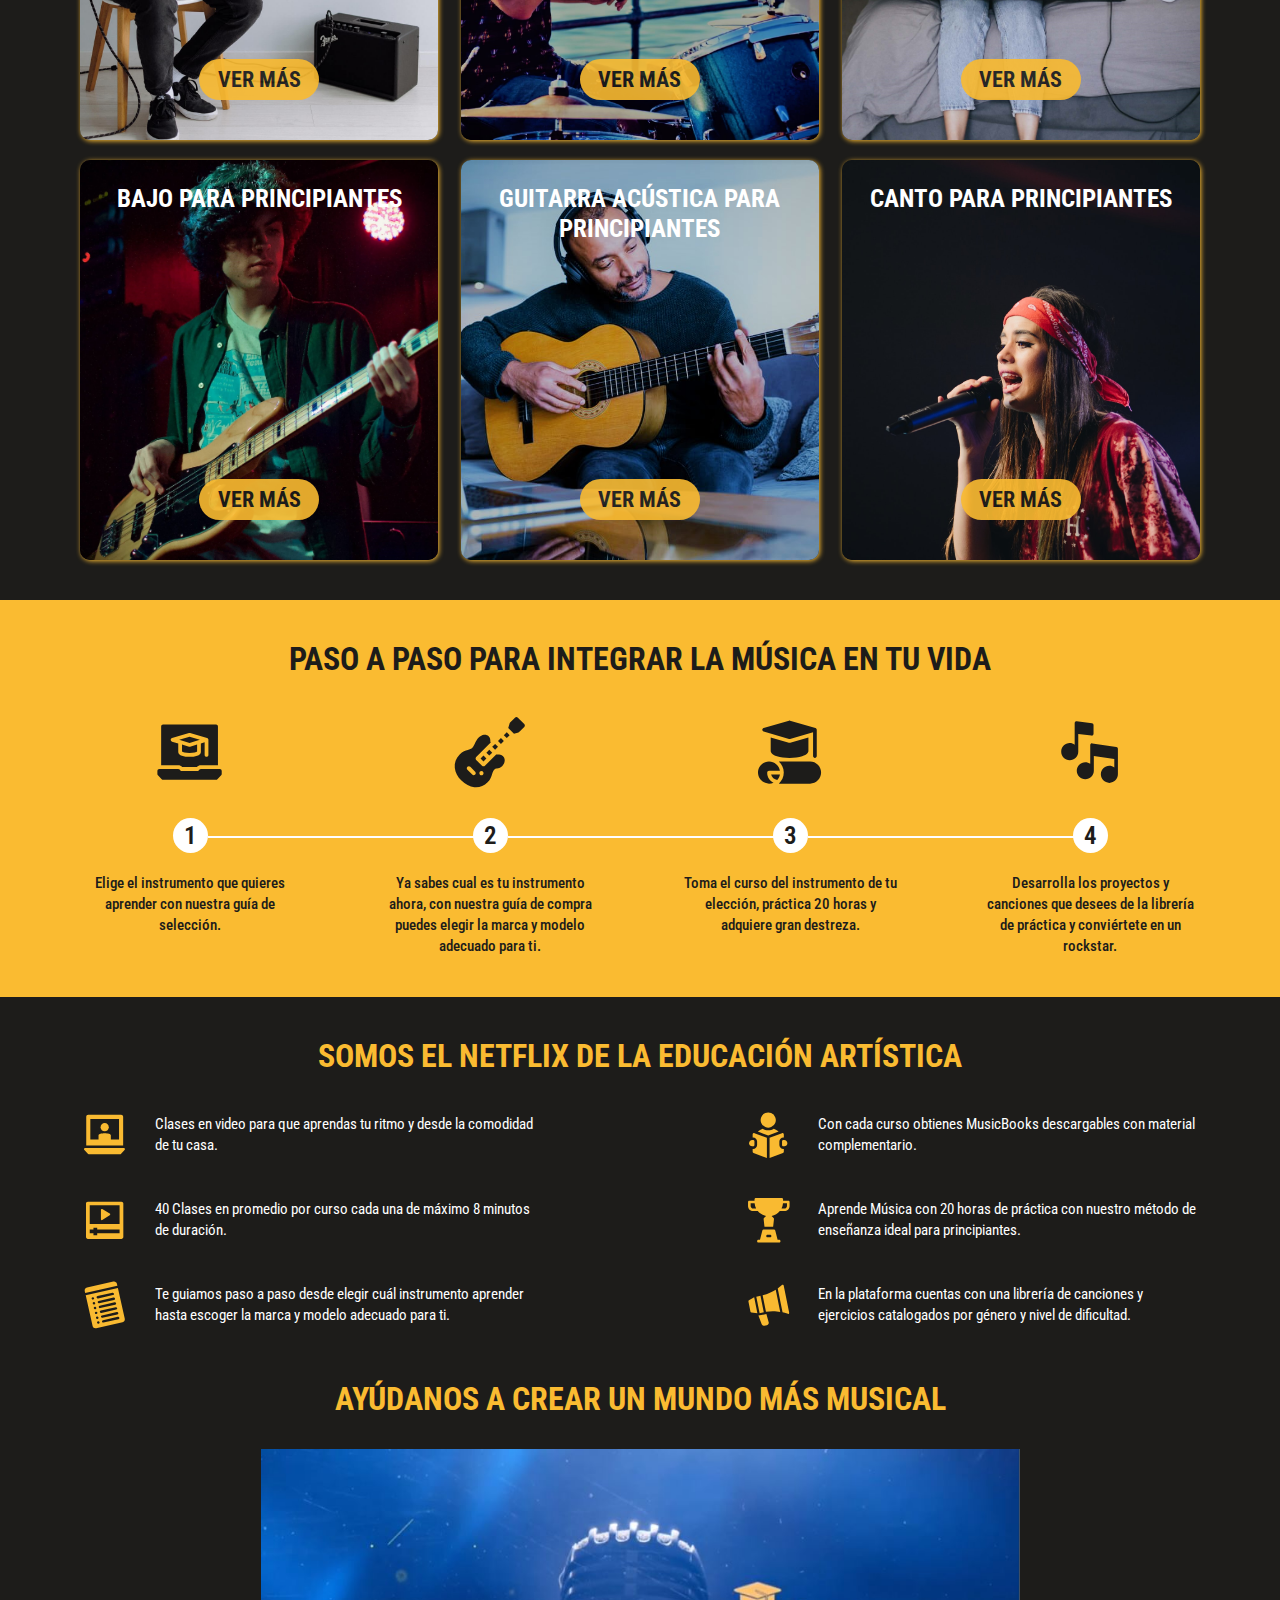
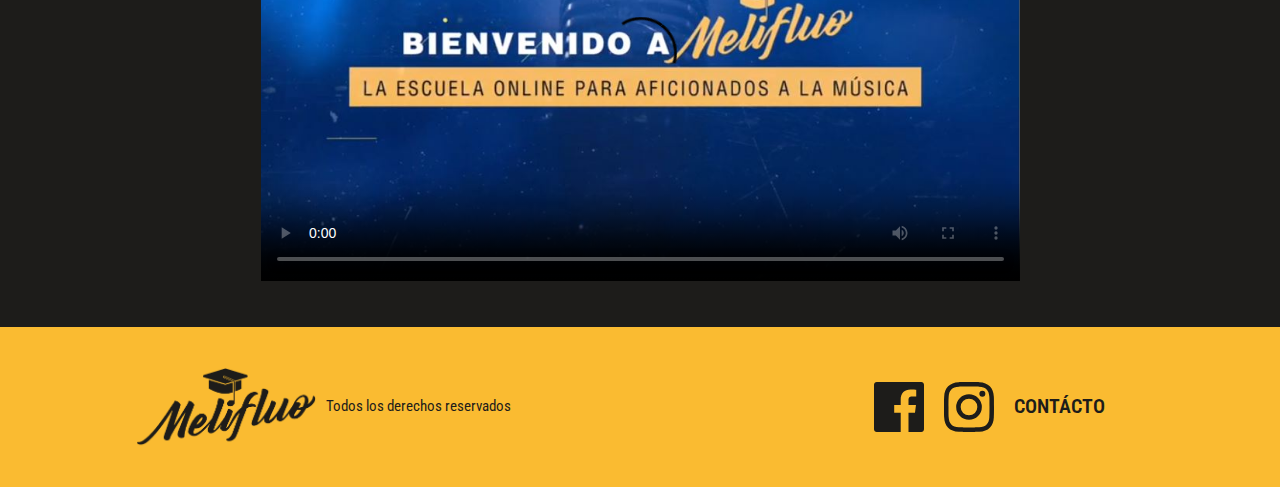
==== commit 46ea1749: "Se modifican estilos y algunas imagenes para mejorar la parte visual de las paginas" ====
--- a/index.html
+++ b/index.html
@@ -108,7 +108,7 @@
         </article>
         <article class="course__article">
           <div class="article__img">
-            <img src="assets/images/Bateria/Bateria3_M_H.jpg" alt="Hombre tocando Guitarra_Elec">
+            <img src="assets/images/Bateria/Bateria3_M_H -Efecto.jpg" alt="Hombre tocando Bateria">
           </div>
           <div class="article__title">
             <h3>BATERÍA PARA PRINCIPIANTES</h3>
@@ -154,7 +154,7 @@
         </article>
         <article class="course__article">
           <div class="article__img">
-            <img src="assets/images/Guitarra_Acu/GuitAcu_P_H.jpg" alt="Hombre tocando Guitarra Acústica">
+            <img src="assets/images/Guitarra_Acu/GuitAcu_M_H-Efecto.jpg" alt="Hombre tocando Guitarra Acústica">
           </div>
           <div class="article__title">
             <h3>GUITARRA ACÚSTICA PARA PRINCIPIANTES</h3>
--- a/css/index.css
+++ b/css/index.css
@@ -84,13 +84,13 @@
   background-image: url(../assets/images/Bajo/Bajo_M_C.jpg);
 }
 .header__batery-course {
-  background-image: url(../assets/images/Bateria/Bateria2_M_C.jpg);
+  background-image: url(../assets/images/Bateria/Bateria2_M_C-Efecto.jpg);
 }
 .header__electguitar-course {
-  background-image: url(../assets/images/Guitarra_Elec/GuitElec_M_C.jpg);
+  background-image: url(../assets/images/Guitarra_Elec/GuitElec2_M_C.jpg);
 }
 .header__piano-course {
-  background-image: url(../assets/images/Piano/Piano_M_C.jpg);
+  background-image: url(../assets/images/Piano/Piano_M_C-Efecto.jpg);
 }
 .header__sing-course {
   background-image: url(../assets/images/Canto/Voz_M_C.jpg);
@@ -214,6 +214,18 @@
   margin-block-end: 40px;
   color: var(--color_secundario);
   font-size: 19px;
+}
+.header__electguitar-course .presentation__titles h2 {
+  text-shadow: 2px 2px 20px rgb(29, 28, 26);
+}
+.header__batery-course .presentation__titles {
+  text-shadow: 2px 2px 20px rgb(29, 28, 26);
+}
+.header__piano-course .presentation__titles {
+  text-shadow: 2px 2px 20px rgb(29, 28, 26);
+}
+.header__guitar-course .presentation__titles {
+  text-shadow: 2px 2px 20px rgb(29, 28, 26);
 }
 
 /* ----------MAIN------------- */
--- a/css/767px.css
+++ b/css/767px.css
@@ -27,7 +27,7 @@
   background-image: url(../assets/images/Bateria/Bateria_M_C.jpg);
 }
 .header__electguitar-course {
-  background-image: url(../assets/images/Guitarra_Elec/GuitElec_M_C.jpg);
+  background-image: url(../assets/images/Guitarra_Elec/GuitElec_M_C-Efecto.jpg);
 }
 
 .head__logo {
--- a/css/1280px.css
+++ b/css/1280px.css
@@ -12,10 +12,10 @@
   background-image: url(../assets/images/Bateria/Bateria_G_C.jpg);
 }
 .header__electguitar-course {
-  background-image: url(../assets/images/Guitarra_Elec/GuitElec_G_C.jpg);
+  background-image: url(../assets/images/Guitarra_Elec/GuitElec_G_C-Efecto.jpg);
 }
 .header__piano-course {
-  background-image: url(../assets/images/Piano/Piano_G_C.jpg);
+  background-image: url(../assets/images/Piano/Piano_G_C-Efecto.jpg);
 }
 .header__sing-course {
   background-image: url(../assets/images/Canto/Voz_G_C.jpg);
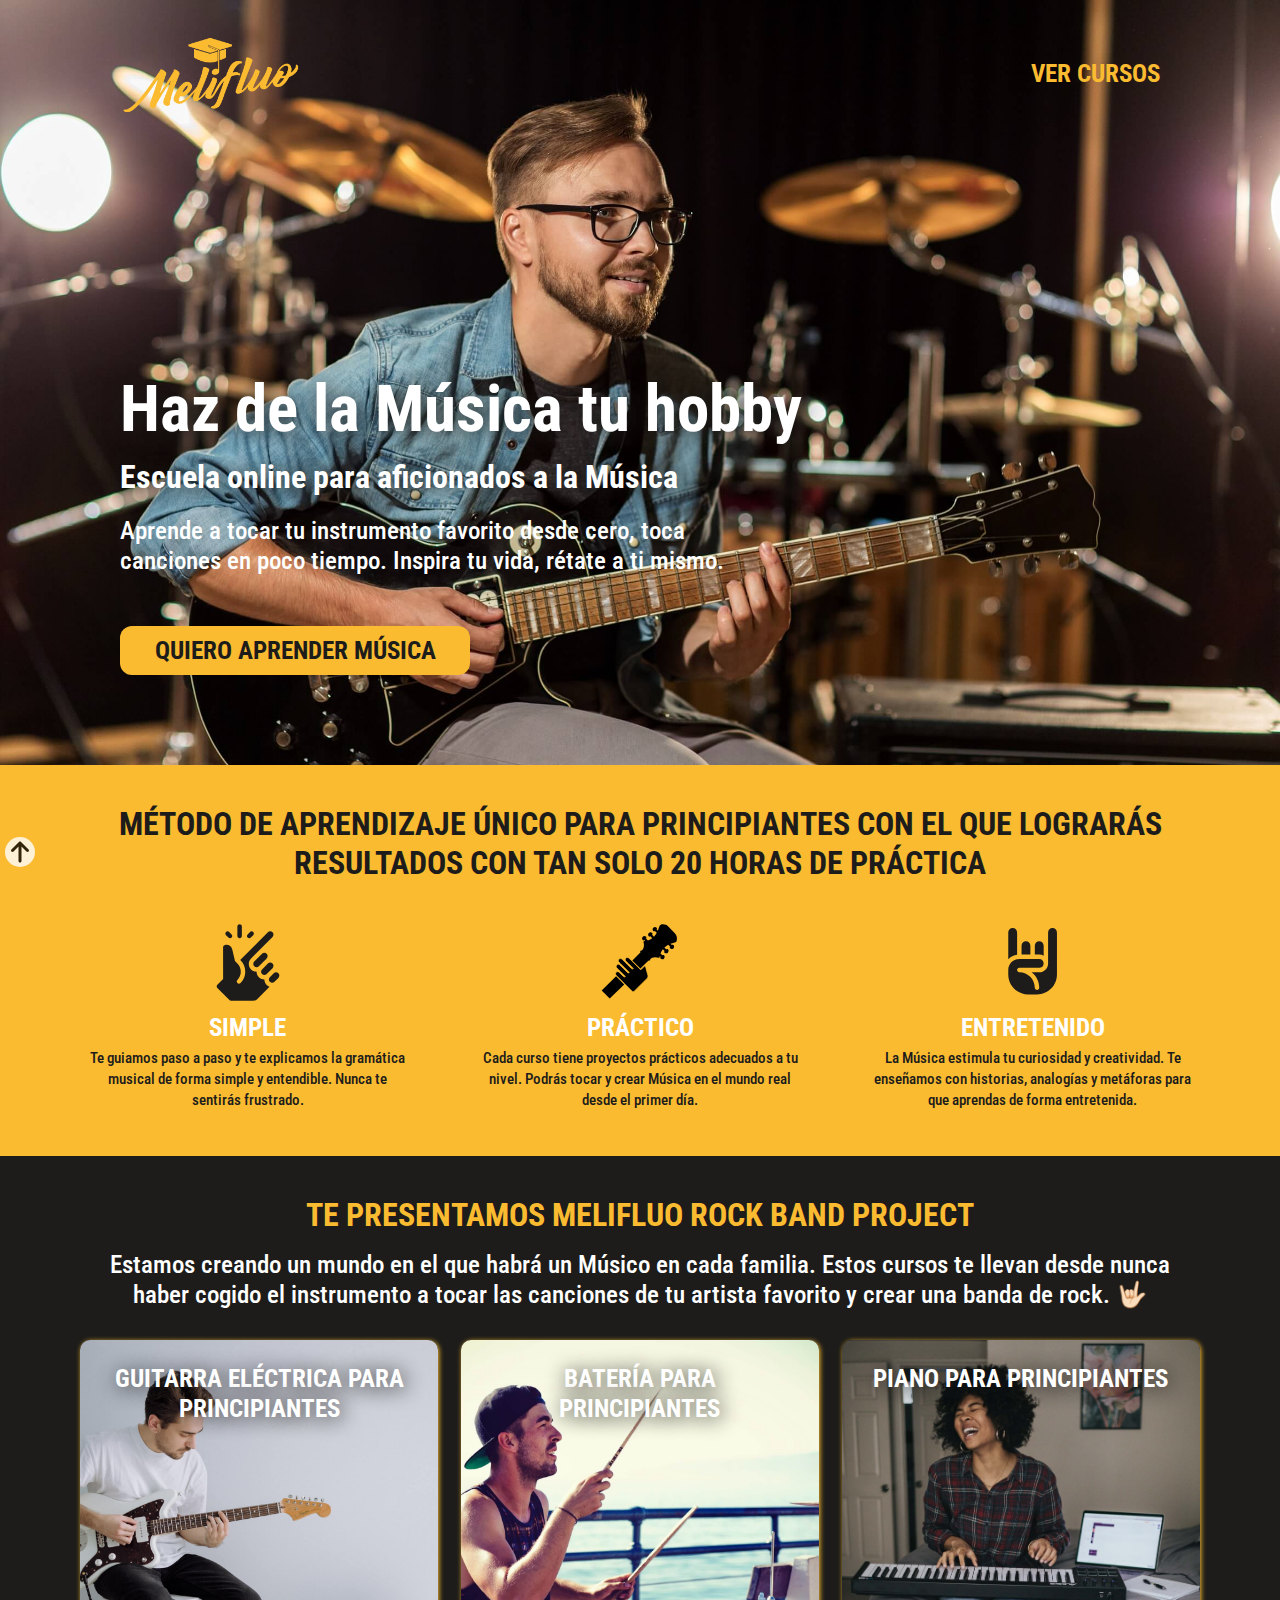
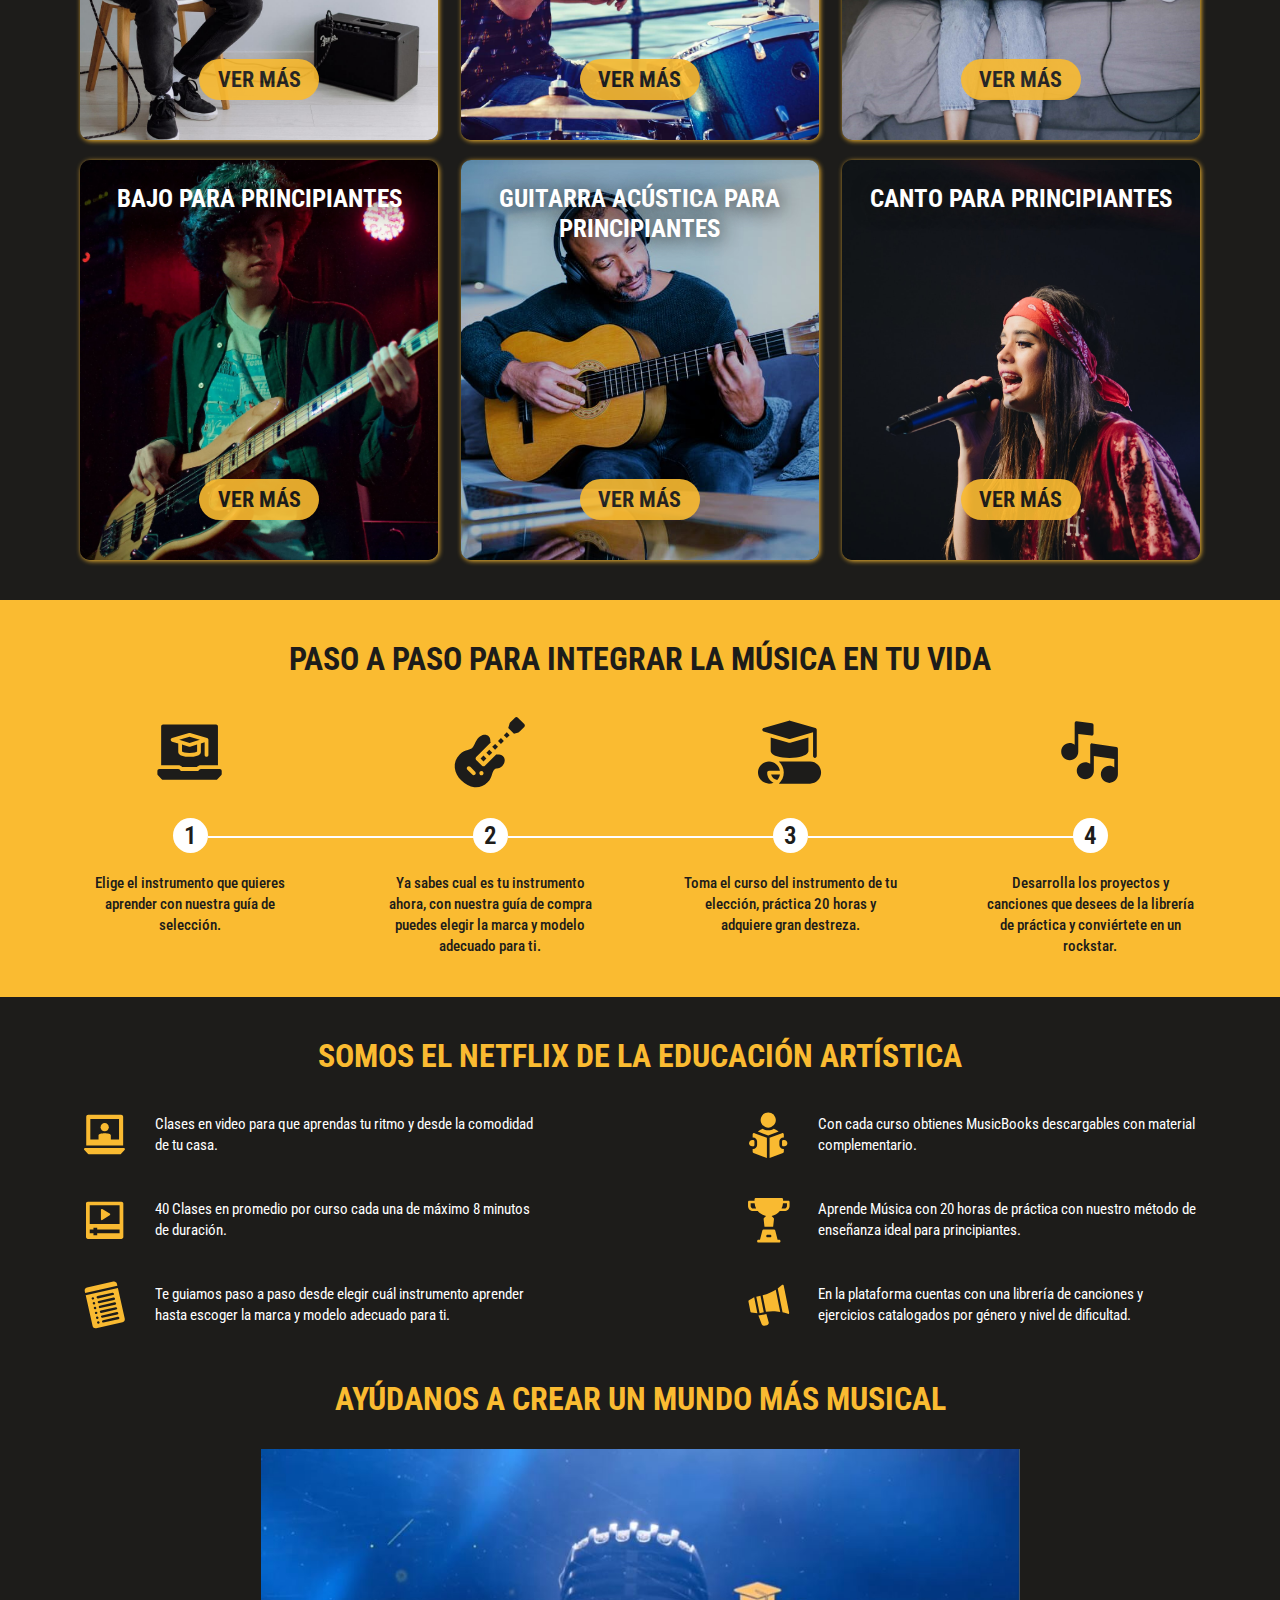
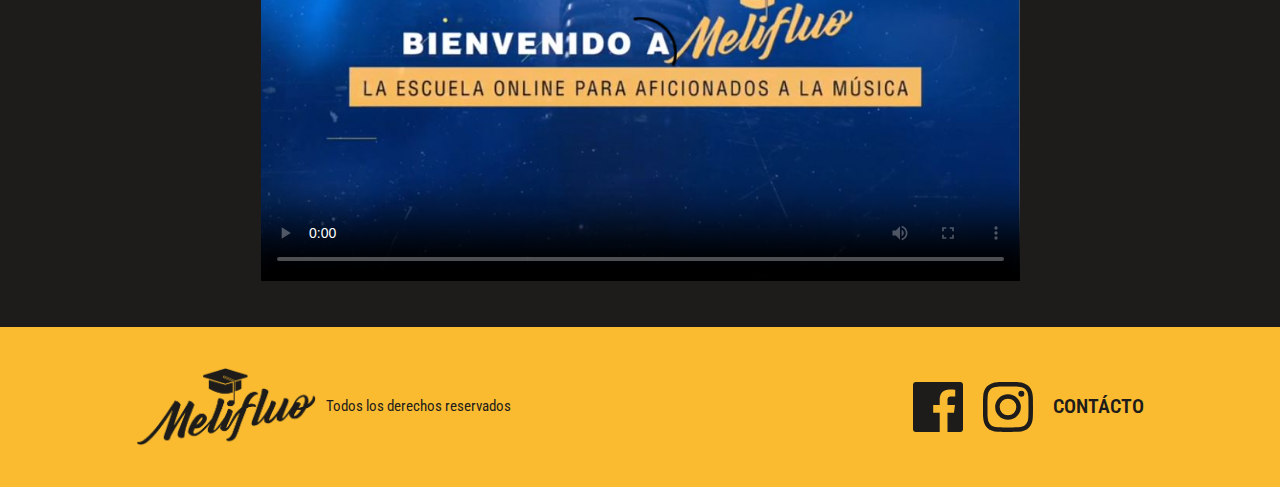
==== commit d2a9103a: "Se cambian estilos y contenido por observaciones y bugs" ====
--- a/index.html
+++ b/index.html
@@ -108,7 +108,7 @@
         </article>
         <article class="course__article">
           <div class="article__img">
-            <img src="assets/images/Bateria/Bateria3_M_H -Efecto.jpg" alt="Hombre tocando Bateria">
+            <img src="assets/images/Bateria/Bateria3_M_H.jpg" alt="Hombre tocando Bateria">
           </div>
           <div class="article__title">
             <h3>BATERÍA PARA PRINCIPIANTES</h3>
--- a/css/index.css
+++ b/css/index.css
@@ -84,13 +84,13 @@
   background-image: url(../assets/images/Bajo/Bajo_M_C.jpg);
 }
 .header__batery-course {
-  background-image: url(../assets/images/Bateria/Bateria2_M_C-Efecto.jpg);
+  background-image: url(../assets/images/Bateria/Bateria2_M_C.jpg);
 }
 .header__electguitar-course {
   background-image: url(../assets/images/Guitarra_Elec/GuitElec2_M_C.jpg);
 }
 .header__piano-course {
-  background-image: url(../assets/images/Piano/Piano_M_C-Efecto.jpg);
+  background-image: url(../assets/images/Piano/Piano_M_C.jpg);
 }
 .header__sing-course {
   background-image: url(../assets/images/Canto/Voz_M_C.jpg);
@@ -215,17 +215,28 @@
   color: var(--color_secundario);
   font-size: 19px;
 }
-.header__electguitar-course .presentation__titles h2 {
+.header__presentation .presentation__titles h1 {
   text-shadow: 2px 2px 20px rgb(29, 28, 26);
 }
-.header__batery-course .presentation__titles {
+.header__presentation .presentation__titles h2 {
   text-shadow: 2px 2px 20px rgb(29, 28, 26);
 }
-.header__piano-course .presentation__titles {
+.header__presentation .presentation__titles h3 {
   text-shadow: 2px 2px 20px rgb(29, 28, 26);
 }
-.header__guitar-course .presentation__titles {
-  text-shadow: 2px 2px 20px rgb(29, 28, 26);
+
+/* ----------HEADER - CONTACT------------- */
+
+.header__contact.header__presentation {
+  padding-block-start: 180px;
+}
+.header__contact h2 {
+  margin-block-end: 10px;
+  font-size: 25px;
+  line-height: 30px;
+}
+.header__contact h2:first-child {
+  color: var(--color_secundario);
 }
 
 /* ----------MAIN------------- */
@@ -332,6 +343,7 @@
 }
 .article__title h3 {
   font-weight: 700;
+  text-shadow: 2px 2px 20px rgb(29, 28, 26);
 }
 .article__description {
   position: absolute;
@@ -342,6 +354,7 @@
 .article__description p {
   margin-block-end: 20px;
   font-weight: 500;
+  text-shadow: 2px 2px 20px rgb(29, 28, 26);
   opacity: 100%;
 }
 .article__description a {
@@ -793,7 +806,9 @@
 .contact__title h2 {
   color: var(--color_secundario);
 }
-.contact__form {
+
+.contact__form-container {
+  max-width: 500px;
   width: 100%;
   height: auto;
   margin: 0 auto;
@@ -813,12 +828,84 @@
 .form__label span {
   width: 100%;
   margin-block-end: 5px;
+  color: var(--color_secundario);
   text-align: start;
 }
 .form__label input {
   max-width: 500px;
   width: 100%;
-  height: 30px;
+  height: 40px;
+  border: none;
+  border-radius: 5px;
+  border: 1px solid var(--color_secundario);
+}
+.form__label textarea {
+  max-width: 500px;
+  width: 100%;
+  height: 40px;
+  border: none;
+  border-radius: 5px;
+  border: 1px solid var(--color_secundario);
+}
+.form__label input:hover {
+  box-shadow: 1px 1px 5px 0 var(--color_secundario);
+  border-radius: 5px;
+}
+.form__label input:focus {
+  border: 3px solid var(--color_secundario);
+  outline: none;
+  box-shadow: 1px 1px 5px 0 var(--color_secundario);
+  border-radius: 5px;
+}
+.form__label textarea:hover {
+  box-shadow: 1px 1px 5px 0 var(--color_secundario);
+  border-radius: 5px;
+}
+.form__label textarea:focus {
+  border: 3px solid var(--color_secundario);
+  outline: none;
+  box-shadow: 1px 1px 5px 0 var(--color_secundario);
+  border-radius: 5px;
+}
+.form__label.dates {
+  height: auto;
+  margin-block-end: 10px;
+}
+.form__label.dates textarea {
+  height: 60px;
+  font-family: var(--Fuente1);
+  font-size: 14px;
+}
+.form__label.course__field {
+  display: none;
+}
+.form__send {
+  display: flex;
+  justify-content: space-between;
+  align-items: center;
+  flex-wrap: nowrap;
+  max-width: 500px;
+  width: 100%;
+  height: auto;
+}
+.form__send .button {
+  width: 100px;
+  height: auto;
+  border: 1px solid var(--color_secundario);
+  border-radius: 20px;
+}
+.form__send .button:hover {
+  color: var(--color_secundario);
+  background-color: var(--color_primario);
+}
+.form__send .form__img {
+  width: 50px;
+  height: 50px;
+}
+.form__img img {
+  display: block;
+  width: 100%;
+  object-fit: cover;
 }
 
 /* ----------FOOTER------------- */
--- a/css/600px.css
+++ b/css/600px.css
@@ -71,6 +71,12 @@
   margin: 0;
 }
 
+/* ----------CONTACT-MAIN------------- */
+
+.form__label {
+  margin: 0 auto;
+}
+
 /* ----------FOOTER------------- */
 
 footer {
--- a/css/767px.css
+++ b/css/767px.css
@@ -27,7 +27,7 @@
   background-image: url(../assets/images/Bateria/Bateria_M_C.jpg);
 }
 .header__electguitar-course {
-  background-image: url(../assets/images/Guitarra_Elec/GuitElec_M_C-Efecto.jpg);
+  background-image: url(../assets/images/Guitarra_Elec/GuitElec_M_C.jpg);
 }
 
 .head__logo {
@@ -62,6 +62,24 @@
 }
 .header__presentation.courses .button {
   margin: 0;
+}
+
+/* ----------HEADER - CONTACT------------- */
+
+.header__contact .header__head {
+  position: relative;
+  width: 55%;
+}
+.header__contact .header__head .head__logo {
+  position: absolute;
+  top: 150%;
+  left: 30%;
+}
+.header__contact .header__presentation {
+  width: 55%;
+  padding-block-start: 180px;
+  padding-block-end: 120px;
+  padding-inline-end: 30px;
 }
 
 /* ----------MAIN------------- */
@@ -269,6 +287,42 @@
   max-width: 91%;
 }
 
+/* ----------CONTACT-MAIN------------- */
+
+.body__contact {
+  position: relative;
+}
+
+.contact__main {
+  position: absolute;
+  top: 0;
+  right: 0;
+  width: 60%;
+  height: auto;
+}
+.main__contact-section {
+  padding: 20px;
+}
+.contact__title {
+  margin-inline-start: 12%;
+  padding: 0 15px;
+}
+
+.contact__form-container {
+  width: 80%;
+  padding: 5px 10px;
+  margin: 0 10px 0 20%;
+  background-color: rgba(29, 28, 26, 0.8);
+  border-radius: 10px;
+}
+.form__label span {
+  margin-block-end: 5px;
+  color: var(--color_secundario);
+  font-size: 17px;
+  font-weight: 700;
+  text-shadow: 2px 2px 20px rgb(29, 28, 26);
+}
+
 /* ----------FOOTER------------- */
 
 .footer__icon-rights {
--- a/css/900px.css
+++ b/css/900px.css
@@ -12,6 +12,20 @@
 
 .header__presentation.courses h2 {
   max-width: 70%;
+}
+
+/* ----------HEADER - CONTACT------------- */
+
+.header__contact .header__head {
+  width: 52%;
+}
+.header__contact .header__head .head__logo {
+  top: 160%;
+  left: 35%;
+}
+.header__contact .header__presentation {
+  width: 52%;
+  padding-block-end: 120px;
 }
 
 /* ----------MAIN------------- */
@@ -63,3 +77,9 @@
   width: 65%;
   margin: 0 auto 30px;
 }
+
+/* ----------CONTACT-MAIN------------- */
+
+.contact__title {
+  margin-inline-start: 15%;
+}
--- a/css/1024px.css
+++ b/css/1024px.css
@@ -1,5 +1,20 @@
 .presentation__text h3 {
   width: 55%;
+}
+
+/* ----------HEADER - CONTACT------------- */
+
+.header__contact .header__head {
+  width: 50%;
+}
+.header__contact .header__head .head__logo {
+  top: 170%;
+  left: 40%;
+}
+.header__contact .header__presentation {
+  width: 50%;
+  padding-block-start: 200px;
+  padding-block-end: 150px;
 }
 
 /* ----------MAIN------------- */
@@ -14,3 +29,9 @@
 .individual__benefits p {
   max-width: 75%;
 }
+
+/* ----------CONTACT-MAIN------------- */
+
+.main__contact-section {
+  padding: 50px 30px;
+}
--- a/css/1120px.css
+++ b/css/1120px.css
@@ -55,6 +55,27 @@
   font-size: 2.8rem;
 }
 
+/* ----------HEADER - CONTACT------------- */
+.body__contact header {
+  max-height: none;
+}
+
+.header__contact .header__head {
+  margin: 0 0 0 5%;
+}
+.header__contact .header__head .head__logo {
+  top: 150%;
+  left: 35%;
+}
+.header__contact .header__presentation {
+  margin: 0 0 0 5%;
+}
+.header__contact h2 {
+  margin-block-end: 20px;
+  font-size: 32px;
+  line-height: 38px;
+}
+
 /* ----------MAIN------------- */
 
 section {
@@ -189,6 +210,20 @@
   margin: 0 auto;
 }
 
+/* ----------CONTACT-MAIN------------- */
+
+.contact__form-container {
+  padding: 20px;
+}
+
+.form__send .button {
+  width: 110px;
+  height: auto;
+  padding: 10px;
+  border: 1px solid var(--color_secundario);
+  border-radius: 25px;
+}
+
 /* ----------FOOTER------------- */
 
 footer {
--- a/css/1280px.css
+++ b/css/1280px.css
@@ -12,10 +12,10 @@
   background-image: url(../assets/images/Bateria/Bateria_G_C.jpg);
 }
 .header__electguitar-course {
-  background-image: url(../assets/images/Guitarra_Elec/GuitElec_G_C-Efecto.jpg);
+  background-image: url(../assets/images/Guitarra_Elec/GuitElec_G_C.jpg);
 }
 .header__piano-course {
-  background-image: url(../assets/images/Piano/Piano_G_C-Efecto.jpg);
+  background-image: url(../assets/images/Piano/Piano_G_C.jpg);
 }
 .header__sing-course {
   background-image: url(../assets/images/Canto/Voz_G_C.jpg);
@@ -38,3 +38,30 @@
 .header__sing-course .header__presentation.courses {
   padding-block-start: 180px;
 }
+
+/* ----------HEADER - CONTACT------------- */
+
+.header__contact .header__head {
+  width: 45%;
+  margin: 0 0 0 7%;
+}
+.header__contact .header__head .head__logo {
+  top: 170%;
+  left: 32%;
+}
+.header__contact .header__presentation {
+  width: 45%;
+  margin: 0 0 0 7%;
+  padding-block-start: 220px;
+  padding-block-end: 220px;
+  padding-inline-end: 180px;
+}
+
+/* ----------CONTACT-MAIN------------- */
+
+.contact__main {
+  top: 10%;
+}
+.contact__title {
+  margin-inline-end: 10%;
+}
--- a/css/1440px.css
+++ b/css/1440px.css
@@ -24,6 +24,18 @@
   padding-block-start: 300px;
 }
 
+/* ----------HEADER - CONTACT------------- */
+
+.header__contact .header__head .head__logo {
+  top: 180%;
+  left: 33%;
+}
+.header__contact .header__presentation {
+  padding-block-start: 250px;
+  padding-block-end: 300px;
+  padding-inline-end: 80px;
+}
+
 /* ----------MAIN------------- */
 
 .cards__texts h3 {
@@ -33,3 +45,9 @@
 .course__article {
   height: 420px;
 }
+
+/* ----------CONTACT-MAIN------------- */
+
+.contact__title {
+  margin-inline-end: 20%;
+}
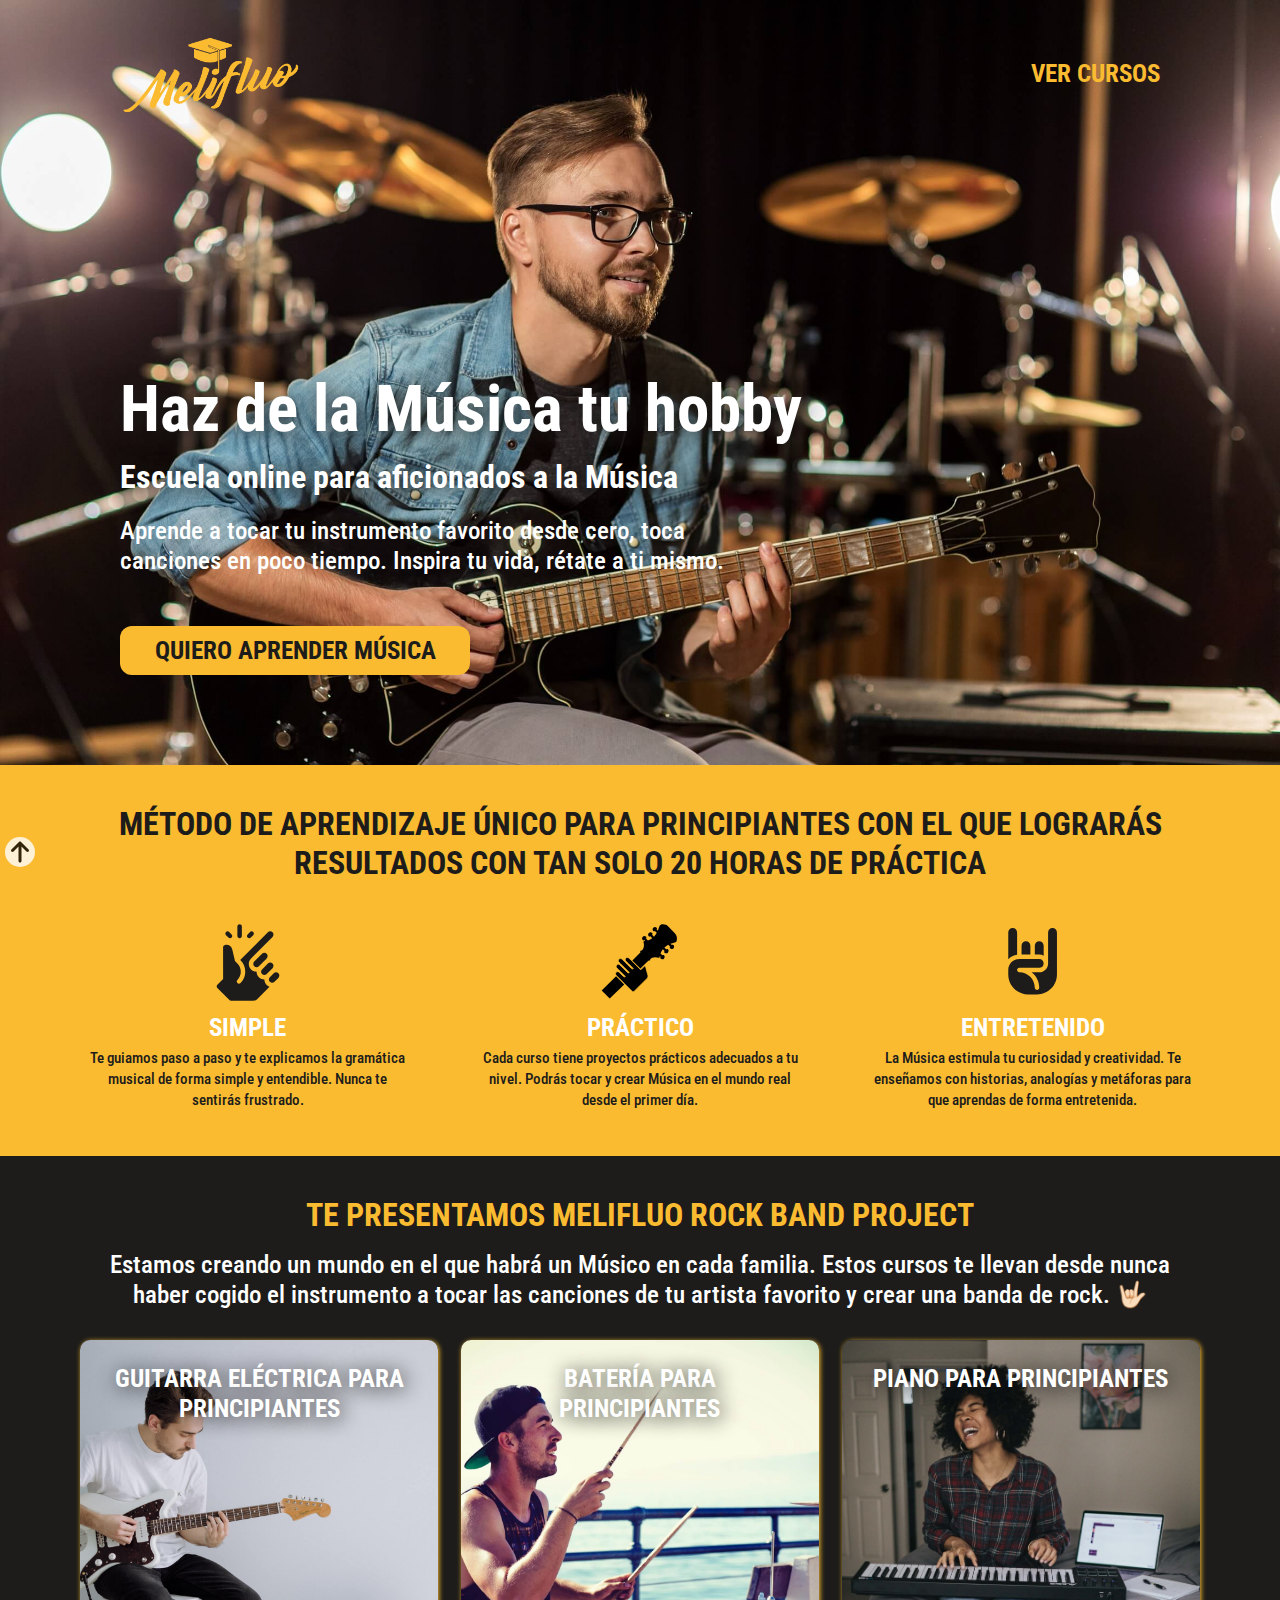
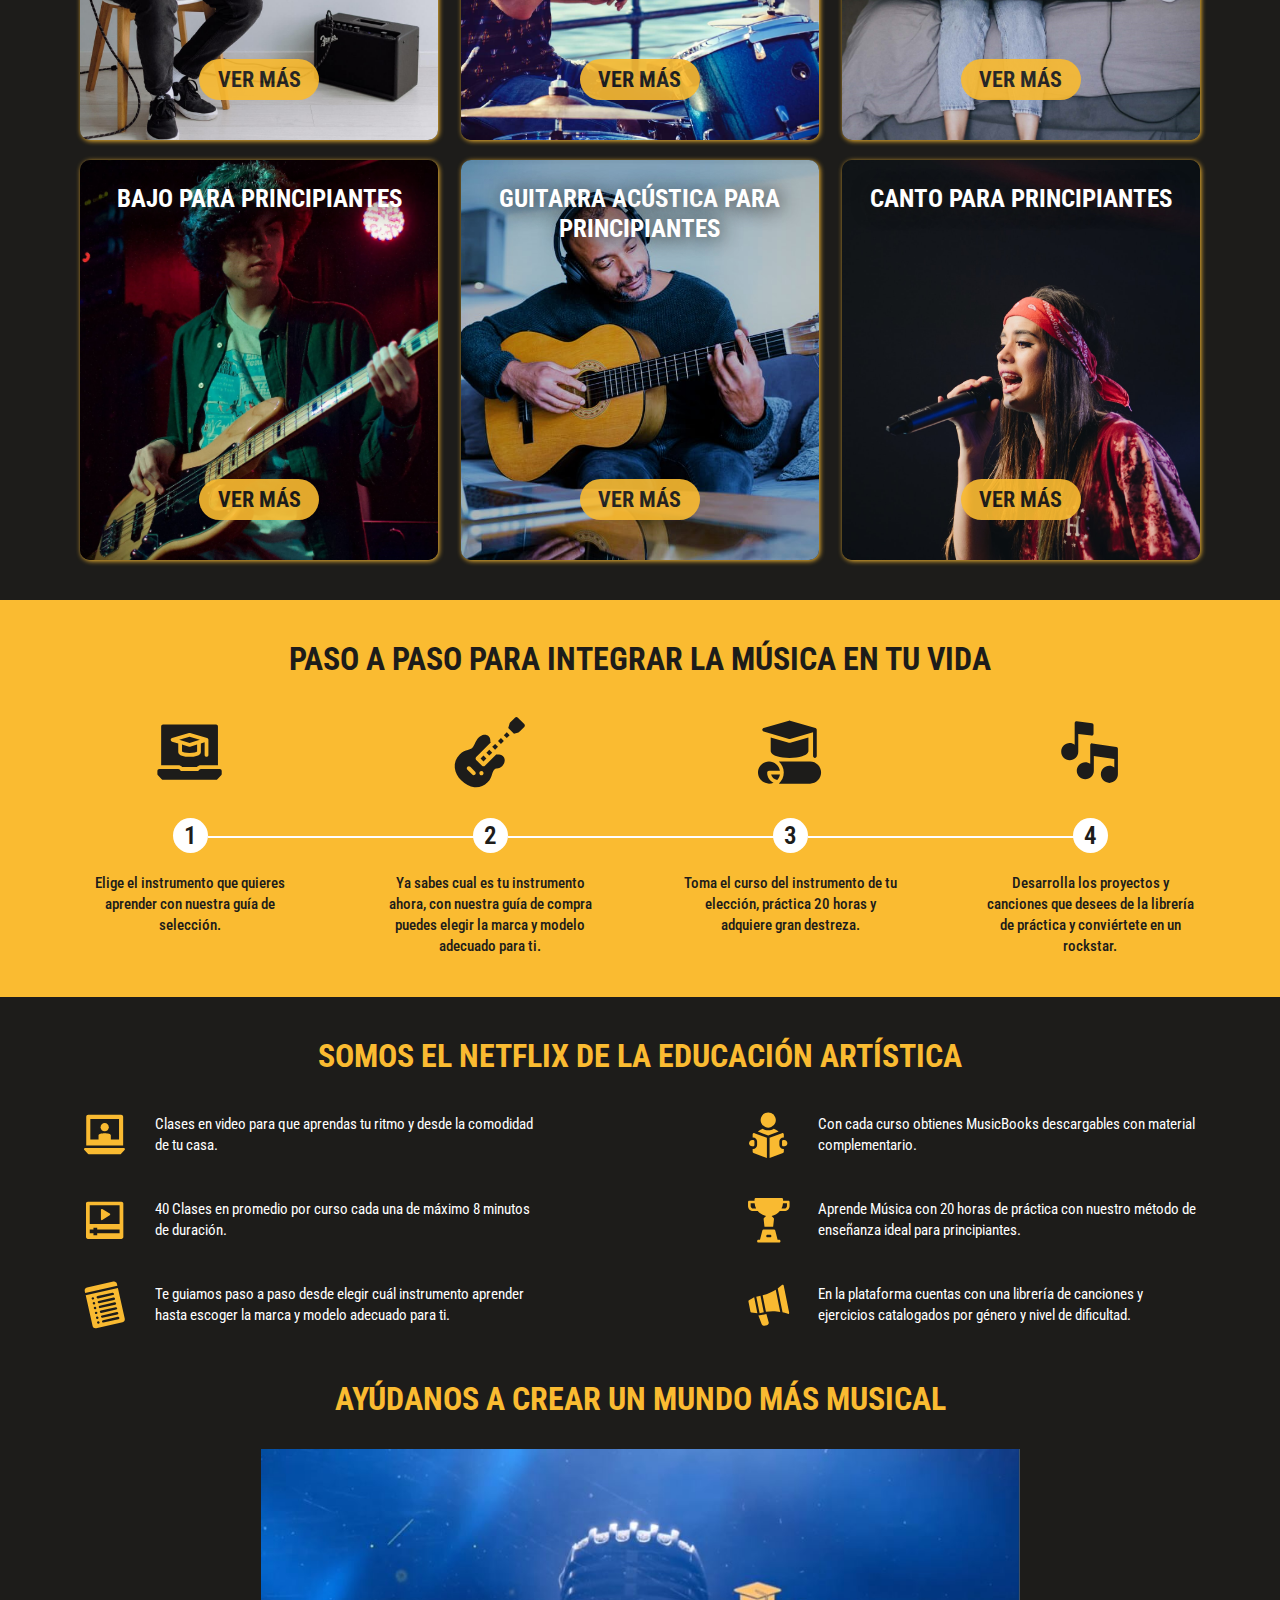
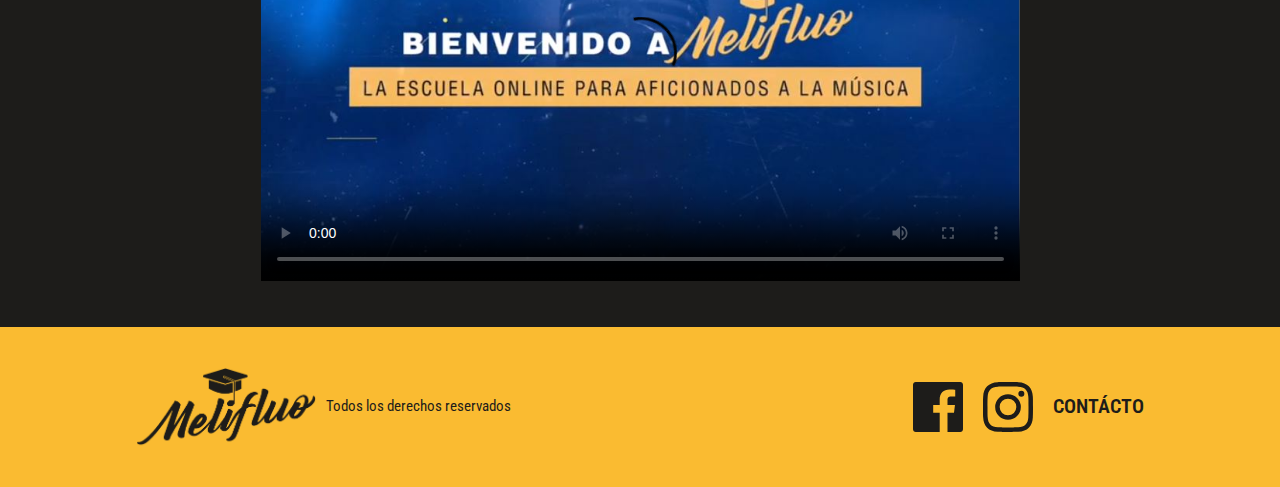
==== commit 02a53bec: "Se cambian los estilos de la pagina de welcome en 767px" ====
--- a/index.html
+++ b/index.html
@@ -307,7 +307,7 @@
         </div>
       </div>
       <div class="contact__form">
-        <a href="contact.html" target="_blank">CONTÁCTO</a>
+        <a href="welcome.html" target="_blank">CONTÁCTO</a>
       </div>
     </section>
   </footer>
--- a/css/index.css
+++ b/css/index.css
@@ -239,6 +239,47 @@
   color: var(--color_secundario);
 }
 
+/* ----------HEADER - WELCOME------------- */
+
+.header__welcome {
+  padding-block-end: 30px;
+}
+.header__welcome .header__presentation {
+  width: 95%;
+  margin: 70% auto 0;
+  padding: 0;
+}
+.header__welcome .presentation__titles {
+  display: none;
+}
+.presentation__confirm {
+  width: 100%;
+  padding: 10px;
+  background-color: rgba(37, 27, 7, 0.3);
+  border-radius: 10px;
+}
+.presentation__confirm .confirm__check {
+  width: 60px;
+  height: 60px;
+  margin: 10px auto;
+}
+.presentation__confirm .confirm__check img {
+  display: block;
+  width: 100%;
+  object-fit: cover;
+}
+.presentation__confirm .confirm__message h3 {
+  margin-block-end: 10px;
+  font-size: 20px;
+  font-weight: 700;
+  line-height: 26px;
+  text-align: center;
+}
+.presentation__confirm .confirm__message h3:first-child {
+  color: var(--color_secundario);
+  font-size: 28px;
+}
+
 /* ----------MAIN------------- */
 
 section {
--- a/css/600px.css
+++ b/css/600px.css
@@ -13,6 +13,16 @@
 
 .header__presentation.courses h2 {
   max-width: 75%;
+}
+
+/* ----------HEADER - WELCOME------------- */
+
+.header__welcome {
+  padding-block-end: 20px;
+}
+.header__welcome .header__presentation {
+  width: 80%;
+  margin: 50% auto 0;
 }
 
 /* ----------MAIN------------- */
--- a/css/767px.css
+++ b/css/767px.css
@@ -80,6 +80,30 @@
   padding-block-start: 180px;
   padding-block-end: 120px;
   padding-inline-end: 30px;
+}
+
+/* ----------HEADER - WELCOME------------- */
+
+.header__welcome .header__presentation {
+  position: relative;
+  width: 75%;
+  margin: 40% auto 0;
+  padding: 15px;
+}
+.header__welcome .presentation__titles {
+  display: initial;
+}
+.header__welcome h2 {
+  margin-block-end: 10px;
+  font-size: 25px;
+  line-height: 30px;
+}
+.header__welcome h2:first-child {
+  color: var(--color_secundario);
+}
+.header__welcome .presentation__confirm {
+  position: absolute;
+  bottom: -140%;
 }
 
 /* ----------MAIN------------- */
--- a/css/900px.css
+++ b/css/900px.css
@@ -26,6 +26,17 @@
 .header__contact .header__presentation {
   width: 52%;
   padding-block-end: 120px;
+}
+
+/* ----------HEADER - WELCOME------------- */
+
+.header__welcome {
+  padding-block-end: 30px;
+}
+.header__welcome .header__presentation {
+  width: 70%;
+  margin: 40% auto 0;
+  padding: 15px;
 }
 
 /* ----------MAIN------------- */
--- a/css/1280px.css
+++ b/css/1280px.css
@@ -33,7 +33,8 @@
   padding-block-start: 160px;
 }
 .header__guitar-course .header__presentation.courses {
-  padding-block-start: 180px;
+  padding-block-start: 140px;
+  padding-block-end: 60px;
 }
 .header__sing-course .header__presentation.courses {
   padding-block-start: 180px;
